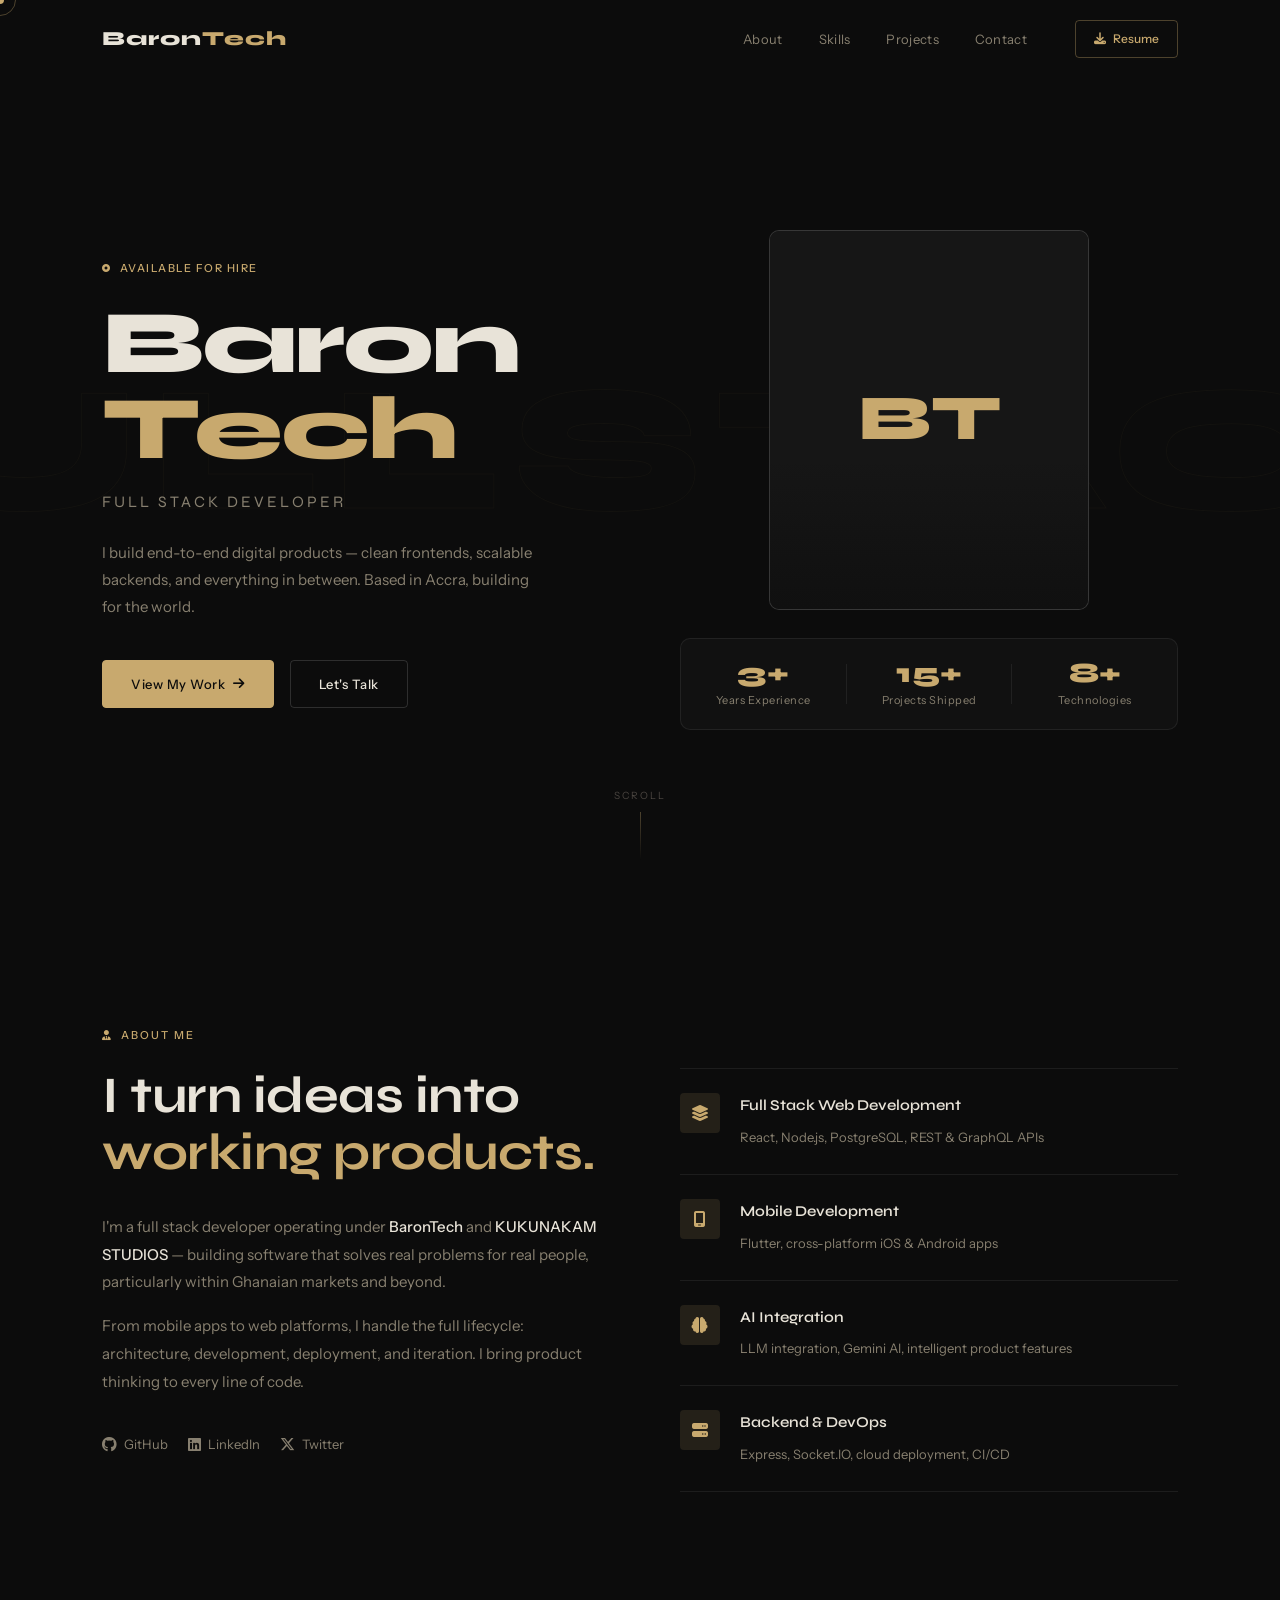
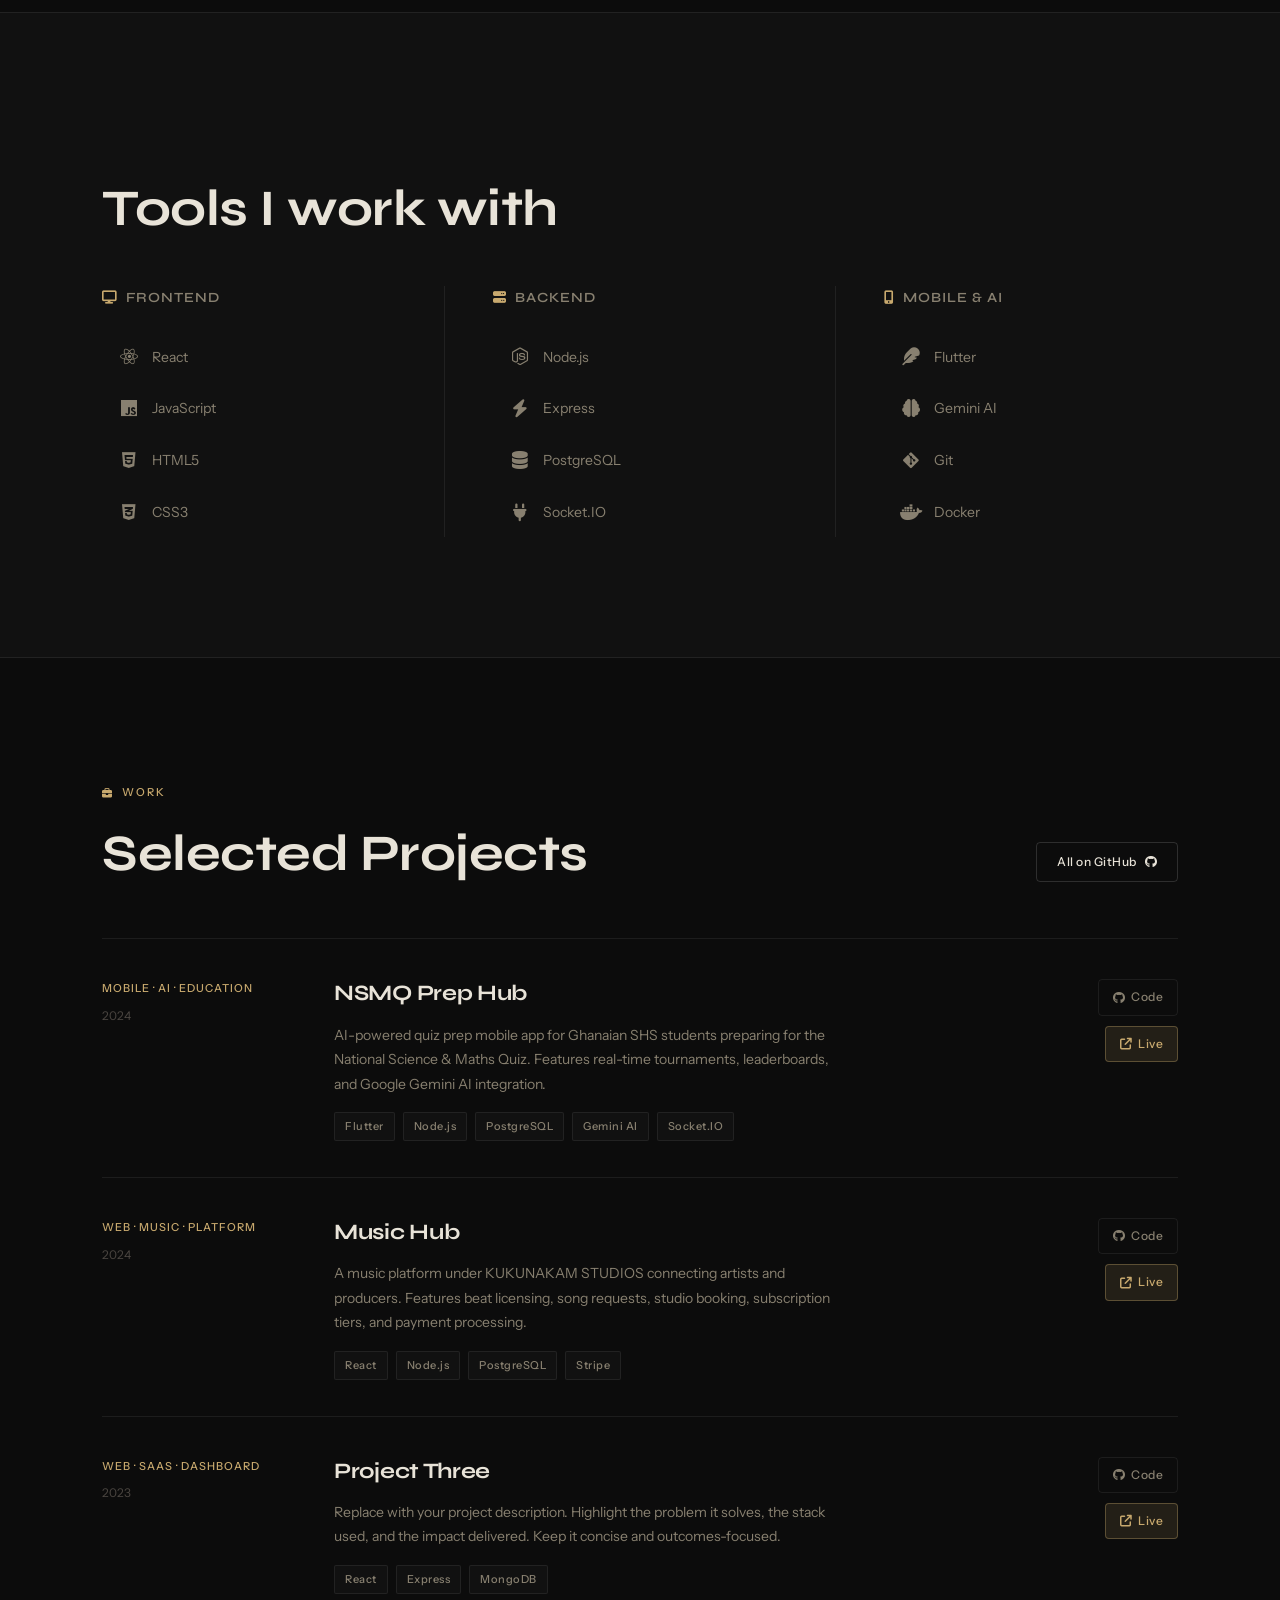
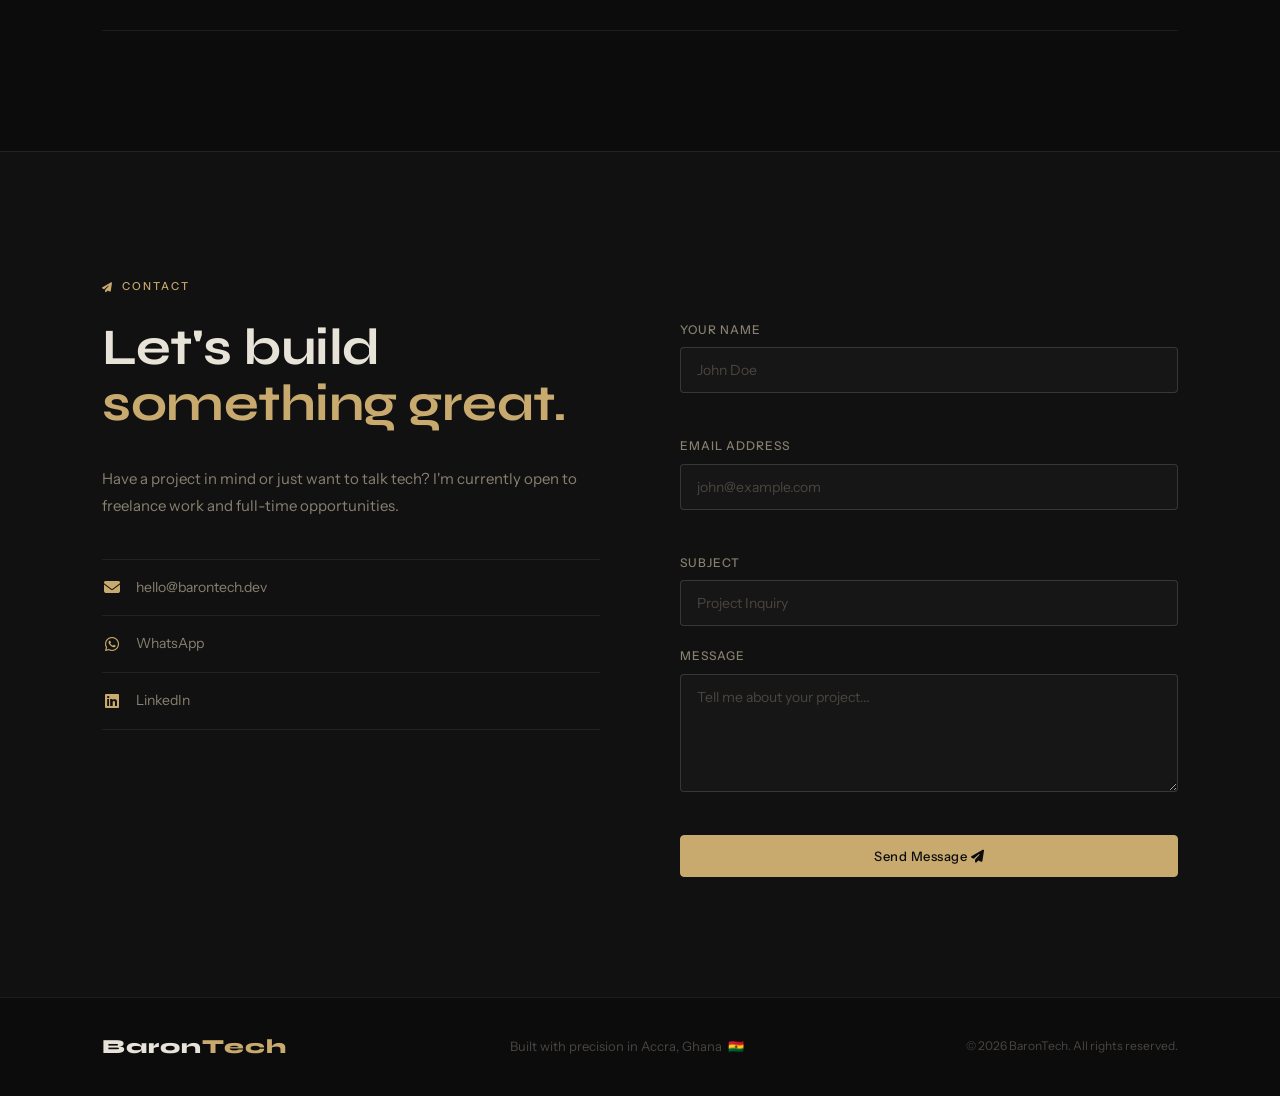
==== baron tech/index.html @ a4ebb93a "Add files via upload" ====
<!DOCTYPE html>
<html lang="en">
<head>
  <meta charset="UTF-8" />
  <meta name="viewport" content="width=device-width, initial-scale=1.0" />
  <meta name="description" content="BaronTech — Full Stack Developer crafting modern web and mobile experiences." />
  <meta property="og:title" content="BaronTech | Full Stack Developer" />
  <meta property="og:description" content="Crafting modern web & mobile experiences." />
  <meta property="og:image" content="assets/images/og-image.jpg" />
  <title>BaronTech | Full Stack Developer</title>

  <!-- Fonts -->
  <link rel="preconnect" href="https://fonts.googleapis.com" />
  <link rel="preconnect" href="https://fonts.gstatic.com" crossorigin />
  <link href="https://fonts.googleapis.com/css2?family=Syne:wght@400;500;600;700;800&family=Instrument+Sans:wght@300;400;500&display=swap" rel="stylesheet" />

  <!-- Icons -->
  <link rel="stylesheet" href="https://cdnjs.cloudflare.com/ajax/libs/font-awesome/6.5.0/css/all.min.css" />

  <!-- Styles -->
  <link rel="stylesheet" href="assets/css/style.css" />
  <link rel="stylesheet" href="assets/css/animations.css" />
  <link rel="stylesheet" href="assets/css/responsive.css" />
</head>
<body>

  <!-- ░░ CURSOR ░░ -->
  <div class="cursor" id="cursor"></div>
  <div class="cursor-follower" id="cursorFollower"></div>

  <!-- ░░ NAV ░░ -->
  <header class="nav" id="nav">
    <div class="nav__inner">
      <a href="#home" class="nav__logo">Baron<span>Tech</span></a>
      <nav class="nav__links">
        <a href="#about">About</a>
        <a href="#skills">Skills</a>
        <a href="#projects">Projects</a>
        <a href="#contact">Contact</a>
      </nav>
      <a href="assets/docs/josh-cv.pdf" download class="nav__cta">
        <i class="fa-solid fa-download"></i> Resume
      </a>
      <button class="nav__burger" id="burger" aria-label="Toggle menu">
        <span></span><span></span><span></span>
      </button>
    </div>
    <!-- mobile menu -->
    <div class="nav__mobile" id="mobileMenu">
      <a href="#about" class="nav__mobile-link">About</a>
      <a href="#skills" class="nav__mobile-link">Skills</a>
      <a href="#projects" class="nav__mobile-link">Projects</a>
      <a href="#contact" class="nav__mobile-link">Contact</a>
      <a href="assets/docs/josh-cv.pdf" download class="nav__mobile-link nav__mobile-cta">Download Resume</a>
    </div>
  </header>

  <main>

    <!-- ░░ HERO ░░ -->
    <section class="hero" id="home">
      <div class="hero__bg-text" aria-hidden="true">FULLSTACK</div>
      <div class="hero__container">
        <div class="hero__content reveal">
          <span class="hero__tag"><i class="fa-solid fa-circle-dot"></i> Available for hire</span>
          <h1 class="hero__name">
            Baron<br /><em>Tech</em>
          </h1>
          <p class="hero__role">Full Stack Developer</p>
          <p class="hero__desc">
            I build end-to-end digital products — clean frontends, scalable backends, and everything in between. Based in Accra, building for the world.
          </p>
          <div class="hero__actions">
            <a href="#projects" class="btn btn--primary">View My Work <i class="fa-solid fa-arrow-right"></i></a>
            <a href="#contact" class="btn btn--ghost">Let's Talk</a>
          </div>
        </div>
        <div class="hero__visual reveal reveal--delay">
          <div class="hero__image-wrap">
            <img src="assets/images/profile.jpg" alt="Josh Baron" class="hero__photo" onerror="this.style.display='none'; this.nextElementSibling.style.display='flex'" />
            <div class="hero__photo-placeholder">BT</div>
          </div>
          <div class="hero__stats">
            <div class="hero__stat">
              <strong>3+</strong>
              <span>Years Experience</span>
            </div>
            <div class="hero__stat-divider"></div>
            <div class="hero__stat">
              <strong>15+</strong>
              <span>Projects Shipped</span>
            </div>
            <div class="hero__stat-divider"></div>
            <div class="hero__stat">
              <strong>8+</strong>
              <span>Technologies</span>
            </div>
          </div>
        </div>
      </div>
      <div class="hero__scroll-hint">
        <span>Scroll</span>
        <div class="hero__scroll-line"></div>
      </div>
    </section>

    <!-- ░░ ABOUT ░░ -->
    <section class="about section" id="about">
      <div class="container">
        <div class="section__label reveal"><i class="fa-solid fa-user-tie"></i> About Me</div>
        <div class="about__grid">
          <div class="about__text reveal">
            <h2 class="section__heading">I turn ideas into<br /><em>working products.</em></h2>
            <p>
              I'm a full stack developer operating under <strong>BaronTech</strong> and <strong>KUKUNAKAM STUDIOS</strong> — building software that solves real problems for real people, particularly within Ghanaian markets and beyond.
            </p>
            <p>
              From mobile apps to web platforms, I handle the full lifecycle: architecture, development, deployment, and iteration. I bring product thinking to every line of code.
            </p>
            <div class="about__links">
              <a href="https://github.com" target="_blank" rel="noopener" class="about__social">
                <i class="fa-brands fa-github"></i> GitHub
              </a>
              <a href="https://linkedin.com" target="_blank" rel="noopener" class="about__social">
                <i class="fa-brands fa-linkedin"></i> LinkedIn
              </a>
              <a href="https://twitter.com" target="_blank" rel="noopener" class="about__social">
                <i class="fa-brands fa-x-twitter"></i> Twitter
              </a>
            </div>
          </div>
          <div class="about__services reveal reveal--delay">
            <div class="service-row">
              <div class="service-row__icon"><i class="fa-solid fa-layer-group"></i></div>
              <div class="service-row__text">
                <strong>Full Stack Web Development</strong>
                <span>React, Node.js, PostgreSQL, REST & GraphQL APIs</span>
              </div>
            </div>
            <div class="service-row">
              <div class="service-row__icon"><i class="fa-solid fa-mobile-screen"></i></div>
              <div class="service-row__text">
                <strong>Mobile Development</strong>
                <span>Flutter, cross-platform iOS & Android apps</span>
              </div>
            </div>
            <div class="service-row">
              <div class="service-row__icon"><i class="fa-solid fa-brain"></i></div>
              <div class="service-row__text">
                <strong>AI Integration</strong>
                <span>LLM integration, Gemini AI, intelligent product features</span>
              </div>
            </div>
            <div class="service-row">
              <div class="service-row__icon"><i class="fa-solid fa-server"></i></div>
              <div class="service-row__text">
                <strong>Backend & DevOps</strong>
                <span>Express, Socket.IO, cloud deployment, CI/CD</span>
              </div>
            </div>
          </div>
        </div>
      </div>
    </section>

    <!-- ░░ SKILLS ░░ -->
    <section class="skills section" id="skills">
      <div class="container">
        <div class="section__label reveal"><i class="fa-solid fa-code"></i> Tech Stack</div>
        <h2 class="section__heading reveal">Tools I work with</h2>

        <div class="skills__categories reveal">

          <div class="skills__category">
            <h3><i class="fa-solid fa-display"></i> Frontend</h3>
            <div class="skills__list">
              <div class="skill-item"><i class="fa-brands fa-react"></i><span>React</span></div>
              <div class="skill-item"><i class="fa-brands fa-js"></i><span>JavaScript</span></div>
              <div class="skill-item"><i class="fa-brands fa-html5"></i><span>HTML5</span></div>
              <div class="skill-item"><i class="fa-brands fa-css3-alt"></i><span>CSS3</span></div>
            </div>
          </div>

          <div class="skills__divider"></div>

          <div class="skills__category">
            <h3><i class="fa-solid fa-server"></i> Backend</h3>
            <div class="skills__list">
              <div class="skill-item"><i class="fa-brands fa-node-js"></i><span>Node.js</span></div>
              <div class="skill-item"><i class="fa-solid fa-bolt"></i><span>Express</span></div>
              <div class="skill-item"><i class="fa-solid fa-database"></i><span>PostgreSQL</span></div>
              <div class="skill-item"><i class="fa-solid fa-plug"></i><span>Socket.IO</span></div>
            </div>
          </div>

          <div class="skills__divider"></div>

          <div class="skills__category">
            <h3><i class="fa-solid fa-mobile-screen-button"></i> Mobile & AI</h3>
            <div class="skills__list">
              <div class="skill-item"><i class="fa-solid fa-feather"></i><span>Flutter</span></div>
              <div class="skill-item"><i class="fa-solid fa-brain"></i><span>Gemini AI</span></div>
              <div class="skill-item"><i class="fa-brands fa-git-alt"></i><span>Git</span></div>
              <div class="skill-item"><i class="fa-brands fa-docker"></i><span>Docker</span></div>
            </div>
          </div>

        </div>
      </div>
    </section>

    <!-- ░░ PROJECTS ░░ -->
    <section class="projects section" id="projects">
      <div class="container">
        <div class="section__label reveal"><i class="fa-solid fa-briefcase"></i> Work</div>
        <div class="projects__header reveal">
          <h2 class="section__heading">Selected Projects</h2>
          <a href="https://github.com" target="_blank" rel="noopener" class="btn btn--ghost btn--sm">
            All on GitHub <i class="fa-brands fa-github"></i>
          </a>
        </div>

        <div class="projects__list">

          <article class="project-item reveal">
            <div class="project-item__meta">
              <span class="project-item__tag">Mobile · AI · Education</span>
              <span class="project-item__year">2024</span>
            </div>
            <div class="project-item__body">
              <h3>NSMQ Prep Hub</h3>
              <p>AI-powered quiz prep mobile app for Ghanaian SHS students preparing for the National Science & Maths Quiz. Features real-time tournaments, leaderboards, and Google Gemini AI integration.</p>
              <div class="project-item__stack">
                <span>Flutter</span><span>Node.js</span><span>PostgreSQL</span><span>Gemini AI</span><span>Socket.IO</span>
              </div>
            </div>
            <div class="project-item__actions">
              <a href="#" class="project-item__link"><i class="fa-brands fa-github"></i> Code</a>
              <a href="#" class="project-item__link project-item__link--primary"><i class="fa-solid fa-arrow-up-right-from-square"></i> Live</a>
            </div>
          </article>

          <article class="project-item reveal">
            <div class="project-item__meta">
              <span class="project-item__tag">Web · Music · Platform</span>
              <span class="project-item__year">2024</span>
            </div>
            <div class="project-item__body">
              <h3>Music Hub</h3>
              <p>A music platform under KUKUNAKAM STUDIOS connecting artists and producers. Features beat licensing, song requests, studio booking, subscription tiers, and payment processing.</p>
              <div class="project-item__stack">
                <span>React</span><span>Node.js</span><span>PostgreSQL</span><span>Stripe</span>
              </div>
            </div>
            <div class="project-item__actions">
              <a href="#" class="project-item__link"><i class="fa-brands fa-github"></i> Code</a>
              <a href="#" class="project-item__link project-item__link--primary"><i class="fa-solid fa-arrow-up-right-from-square"></i> Live</a>
            </div>
          </article>

          <article class="project-item reveal">
            <div class="project-item__meta">
              <span class="project-item__tag">Web · SaaS · Dashboard</span>
              <span class="project-item__year">2023</span>
            </div>
            <div class="project-item__body">
              <h3>Project Three</h3>
              <p>Replace with your project description. Highlight the problem it solves, the stack used, and the impact delivered. Keep it concise and outcomes-focused.</p>
              <div class="project-item__stack">
                <span>React</span><span>Express</span><span>MongoDB</span>
              </div>
            </div>
            <div class="project-item__actions">
              <a href="#" class="project-item__link"><i class="fa-brands fa-github"></i> Code</a>
              <a href="#" class="project-item__link project-item__link--primary"><i class="fa-solid fa-arrow-up-right-from-square"></i> Live</a>
            </div>
          </article>

        </div>
      </div>
    </section>

    <!-- ░░ CONTACT ░░ -->
    <section class="contact section" id="contact">
      <div class="container">
        <div class="section__label reveal"><i class="fa-solid fa-paper-plane"></i> Contact</div>
        <div class="contact__grid">
          <div class="contact__left reveal">
            <h2 class="section__heading">Let's build<br /><em>something great.</em></h2>
            <p>Have a project in mind or just want to talk tech? I'm currently open to freelance work and full-time opportunities.</p>
            <div class="contact__details">
              <a href="mailto:hello@barontech.dev" class="contact__detail">
                <i class="fa-solid fa-envelope"></i>
                <span>hello@barontech.dev</span>
              </a>
              <a href="https://wa.me/233000000000" target="_blank" rel="noopener" class="contact__detail">
                <i class="fa-brands fa-whatsapp"></i>
                <span>WhatsApp</span>
              </a>
              <a href="https://linkedin.com" target="_blank" rel="noopener" class="contact__detail">
                <i class="fa-brands fa-linkedin"></i>
                <span>LinkedIn</span>
              </a>
            </div>
          </div>
          <div class="contact__right reveal reveal--delay">
            <form class="contact__form" id="contactForm" novalidate>
              <div class="form-group">
                <label for="name">Your Name</label>
                <input type="text" id="name" name="name" placeholder="John Doe" required />
                <span class="form-error" id="nameError"></span>
              </div>
              <div class="form-group">
                <label for="email">Email Address</label>
                <input type="email" id="email" name="email" placeholder="john@example.com" required />
                <span class="form-error" id="emailError"></span>
              </div>
              <div class="form-group">
                <label for="subject">Subject</label>
                <input type="text" id="subject" name="subject" placeholder="Project Inquiry" />
              </div>
              <div class="form-group">
                <label for="message">Message</label>
                <textarea id="message" name="message" rows="5" placeholder="Tell me about your project..." required></textarea>
                <span class="form-error" id="messageError"></span>
              </div>
              <button type="submit" class="btn btn--primary btn--full" id="submitBtn">
                <span id="btnText">Send Message <i class="fa-solid fa-paper-plane"></i></span>
                <span id="btnLoading" style="display:none"><i class="fa-solid fa-spinner fa-spin"></i> Sending...</span>
              </button>
              <div class="form-success" id="formSuccess">
                <i class="fa-solid fa-circle-check"></i> Message sent! I'll get back to you soon.
              </div>
            </form>
          </div>
        </div>
      </div>
    </section>

  </main>

  <!-- ░░ FOOTER ░░ -->
  <footer class="footer">
    <div class="container">
      <div class="footer__inner">
        <span class="nav__logo">Baron<span>Tech</span></span>
        <p>Built with precision in Accra, Ghana &nbsp;🇬🇭</p>
        <span class="footer__copy">&copy; <span id="year"></span> BaronTech. All rights reserved.</span>
      </div>
    </div>
  </footer>

  <!-- Scripts -->
  <script src="assets/js/animations.js"></script>
  <script src="assets/js/contact.js"></script>
  <script src="assets/js/main.js"></script>
</body>
</html>
---- baron tech/assets/css/style.css ----
/* =============================================
   BARONTECH — style.css
   Dark premium aesthetic · Syne + Instrument Sans
   ============================================= */

/* ── RESET & BASE ── */
*, *::before, *::after { box-sizing: border-box; margin: 0; padding: 0; }

:root {
  --bg:          #0c0c0c;
  --bg-2:        #111111;
  --bg-3:        #161616;
  --line:        rgba(255,255,255,0.07);
  --line-bright: rgba(255,255,255,0.14);
  --gold:        #C8A96E;
  --gold-dim:    rgba(200,169,110,0.12);
  --gold-mid:    rgba(200,169,110,0.35);
  --text:        #E8E3D8;
  --text-muted:  #888070;
  --text-faint:  #4a4540;
  --font-display: 'Syne', sans-serif;
  --font-body:    'Instrument Sans', sans-serif;
  --max-w:       1140px;
  --radius:      4px;
  --radius-lg:   10px;
  --transition:  0.3s cubic-bezier(0.4, 0, 0.2, 1);
}

html { scroll-behavior: smooth; font-size: 16px; }

body {
  background: var(--bg);
  color: var(--text);
  font-family: var(--font-body);
  font-weight: 400;
  line-height: 1.7;
  overflow-x: hidden;
  cursor: none;
}

a { text-decoration: none; color: inherit; }
img { max-width: 100%; display: block; }
button { cursor: none; font-family: var(--font-body); }

/* ── CUSTOM CURSOR ── */
.cursor {
  width: 8px; height: 8px;
  background: var(--gold);
  border-radius: 50%;
  position: fixed;
  top: 0; left: 0;
  pointer-events: none;
  z-index: 9999;
  transform: translate(-50%, -50%);
  transition: transform 0.1s, background 0.3s;
}
.cursor-follower {
  width: 32px; height: 32px;
  border: 1px solid var(--gold-mid);
  border-radius: 50%;
  position: fixed;
  top: 0; left: 0;
  pointer-events: none;
  z-index: 9998;
  transform: translate(-50%, -50%);
  transition: all 0.18s ease;
}
body:hover .cursor { transform: translate(-50%,-50%) scale(1); }
a:hover ~ .cursor, button:hover ~ .cursor { transform: translate(-50%,-50%) scale(2.5); }

/* ── LAYOUT ── */
.container { max-width: var(--max-w); margin: 0 auto; padding: 0 32px; }
.section { padding: 120px 0; }

/* ── SECTION LABELS & HEADINGS ── */
.section__label {
  display: inline-flex;
  align-items: center;
  gap: 8px;
  font-family: var(--font-body);
  font-size: 11px;
  font-weight: 500;
  letter-spacing: 2px;
  text-transform: uppercase;
  color: var(--gold);
  margin-bottom: 24px;
}
.section__label i { font-size: 10px; }

.section__heading {
  font-family: var(--font-display);
  font-size: clamp(36px, 4vw, 54px);
  font-weight: 700;
  line-height: 1.1;
  color: var(--text);
  margin-bottom: 32px;
  letter-spacing: -0.5px;
}
.section__heading em {
  font-style: normal;
  color: var(--gold);
}

/* ── BUTTONS ── */
.btn {
  display: inline-flex;
  align-items: center;
  gap: 8px;
  font-family: var(--font-body);
  font-size: 13px;
  font-weight: 500;
  letter-spacing: 0.5px;
  padding: 12px 28px;
  border-radius: var(--radius);
  border: 1px solid transparent;
  transition: var(--transition);
  cursor: none;
}
.btn--primary {
  background: var(--gold);
  color: #0c0c0c;
  border-color: var(--gold);
}
.btn--primary:hover {
  background: #d4b87e;
  transform: translateY(-2px);
  box-shadow: 0 8px 30px rgba(200,169,110,0.25);
}
.btn--ghost {
  background: transparent;
  color: var(--text);
  border-color: var(--line-bright);
}
.btn--ghost:hover {
  border-color: var(--gold-mid);
  color: var(--gold);
  transform: translateY(-2px);
}
.btn--sm { padding: 9px 20px; font-size: 12px; }
.btn--full { width: 100%; justify-content: center; }

/* ── NAV ── */
.nav {
  position: fixed;
  top: 0; left: 0; right: 0;
  z-index: 1000;
  padding: 0;
  transition: background 0.4s, border-color 0.4s;
}
.nav.scrolled {
  background: rgba(12,12,12,0.92);
  backdrop-filter: blur(20px);
  -webkit-backdrop-filter: blur(20px);
  border-bottom: 1px solid var(--line);
}
.nav__inner {
  max-width: var(--max-w);
  margin: 0 auto;
  padding: 20px 32px;
  display: flex;
  align-items: center;
  gap: 48px;
}
.nav__logo {
  font-family: var(--font-display);
  font-size: 20px;
  font-weight: 800;
  letter-spacing: 1px;
  color: var(--text);
}
.nav__logo span { color: var(--gold); }
.nav__links {
  display: flex;
  align-items: center;
  gap: 36px;
  margin-left: auto;
}
.nav__links a {
  font-size: 13px;
  font-weight: 400;
  color: var(--text-muted);
  letter-spacing: 0.3px;
  transition: color var(--transition);
  position: relative;
}
.nav__links a::after {
  content: '';
  position: absolute;
  bottom: -3px; left: 0;
  width: 0; height: 1px;
  background: var(--gold);
  transition: width var(--transition);
}
.nav__links a:hover { color: var(--text); }
.nav__links a:hover::after { width: 100%; }
.nav__cta {
  display: inline-flex;
  align-items: center;
  gap: 7px;
  font-size: 12px;
  font-weight: 500;
  color: var(--gold);
  border: 1px solid var(--gold-mid);
  padding: 8px 18px;
  border-radius: var(--radius);
  transition: var(--transition);
}
.nav__cta:hover {
  background: var(--gold-dim);
  transform: translateY(-1px);
}
.nav__burger {
  display: none;
  flex-direction: column;
  gap: 5px;
  background: none;
  border: none;
  padding: 4px;
  margin-left: auto;
}
.nav__burger span {
  display: block;
  width: 22px; height: 1.5px;
  background: var(--text);
  transition: var(--transition);
}
.nav__mobile {
  display: none;
  flex-direction: column;
  padding: 16px 32px 24px;
  background: rgba(12,12,12,0.97);
  border-top: 1px solid var(--line);
}
.nav__mobile.open { display: flex; }
.nav__mobile-link {
  padding: 12px 0;
  font-size: 15px;
  color: var(--text-muted);
  border-bottom: 1px solid var(--line);
  transition: color var(--transition);
}
.nav__mobile-link:hover { color: var(--gold); }
.nav__mobile-cta { color: var(--gold); border: none; margin-top: 8px; }

/* ── HERO ── */
.hero {
  min-height: 100vh;
  display: flex;
  align-items: center;
  padding: 140px 0 80px;
  position: relative;
  overflow: hidden;
}
.hero__bg-text {
  position: absolute;
  top: 50%;
  left: 50%;
  transform: translate(-50%, -50%);
  font-family: var(--font-display);
  font-size: clamp(80px, 14vw, 220px);
  font-weight: 800;
  color: transparent;
  -webkit-text-stroke: 1px rgba(200,169,110,0.04);
  white-space: nowrap;
  pointer-events: none;
  user-select: none;
  letter-spacing: 12px;
}
.hero__container {
  max-width: var(--max-w);
  margin: 0 auto;
  padding: 0 32px;
  display: grid;
  grid-template-columns: 1fr 1fr;
  gap: 80px;
  align-items: center;
  width: 100%;
  position: relative;
  z-index: 1;
}
.hero__tag {
  display: inline-flex;
  align-items: center;
  gap: 8px;
  font-size: 11px;
  font-weight: 500;
  letter-spacing: 1.5px;
  text-transform: uppercase;
  color: var(--gold);
  margin-bottom: 24px;
}
.hero__tag i { font-size: 8px; animation: pulse 2s infinite; }
@keyframes pulse {
  0%, 100% { opacity: 1; }
  50% { opacity: 0.3; }
}
.hero__name {
  font-family: var(--font-display);
  font-size: clamp(60px, 7vw, 96px);
  font-weight: 800;
  line-height: 0.95;
  letter-spacing: -2px;
  margin-bottom: 16px;
}
.hero__name em {
  font-style: normal;
  color: var(--gold);
  display: block;
}
.hero__role {
  font-family: var(--font-display);
  font-size: 16px;
  font-weight: 400;
  color: var(--text-muted);
  letter-spacing: 3px;
  text-transform: uppercase;
  margin-bottom: 24px;
}
.hero__desc {
  font-size: 15px;
  color: var(--text-muted);
  max-width: 440px;
  margin-bottom: 40px;
  line-height: 1.8;
}
.hero__actions { display: flex; gap: 16px; flex-wrap: wrap; }

.hero__visual {
  display: flex;
  flex-direction: column;
  align-items: center;
  gap: 28px;
}
.hero__image-wrap {
  width: 320px;
  height: 380px;
  border-radius: var(--radius-lg);
  overflow: hidden;
  border: 1px solid var(--line-bright);
  position: relative;
  background: var(--bg-3);
}
.hero__image-wrap::before {
  content: '';
  position: absolute;
  inset: 0;
  background: linear-gradient(180deg, transparent 60%, rgba(12,12,12,0.6) 100%);
  z-index: 1;
}
.hero__photo { width: 100%; height: 100%; object-fit: cover; }
.hero__photo-placeholder {
  display: none;
  width: 100%; height: 100%;
  align-items: center;
  justify-content: center;
  font-family: var(--font-display);
  font-size: 64px;
  font-weight: 800;
  color: var(--gold);
  background: var(--bg-3);
}
.hero__stats {
  display: flex;
  align-items: center;
  gap: 28px;
  padding: 20px 28px;
  background: var(--bg-2);
  border: 1px solid var(--line);
  border-radius: var(--radius-lg);
  width: 100%;
}
.hero__stat { text-align: center; flex: 1; }
.hero__stat strong {
  display: block;
  font-family: var(--font-display);
  font-size: 28px;
  font-weight: 800;
  color: var(--gold);
  line-height: 1;
}
.hero__stat span {
  font-size: 11px;
  color: var(--text-muted);
  letter-spacing: 0.5px;
  margin-top: 4px;
  display: block;
}
.hero__stat-divider {
  width: 1px;
  height: 40px;
  background: var(--line);
}

.hero__scroll-hint {
  position: absolute;
  bottom: 40px;
  left: 50%;
  transform: translateX(-50%);
  display: flex;
  flex-direction: column;
  align-items: center;
  gap: 8px;
  font-size: 10px;
  letter-spacing: 2px;
  text-transform: uppercase;
  color: var(--text-faint);
}
.hero__scroll-line {
  width: 1px;
  height: 50px;
  background: linear-gradient(to bottom, var(--text-faint), transparent);
  animation: scrollLine 2s infinite;
}
@keyframes scrollLine {
  0% { transform: scaleY(0); transform-origin: top; opacity: 1; }
  50% { transform: scaleY(1); transform-origin: top; opacity: 1; }
  100% { transform: scaleY(1); transform-origin: bottom; opacity: 0; }
}

/* ── ABOUT ── */
.about { background: var(--bg); }
.about__grid {
  display: grid;
  grid-template-columns: 1fr 1fr;
  gap: 80px;
  align-items: start;
}
.about__text p {
  font-size: 15px;
  color: var(--text-muted);
  margin-bottom: 16px;
  line-height: 1.85;
}
.about__text strong { color: var(--text); font-weight: 500; }
.about__links {
  display: flex;
  gap: 20px;
  margin-top: 32px;
  flex-wrap: wrap;
}
.about__social {
  display: inline-flex;
  align-items: center;
  gap: 7px;
  font-size: 13px;
  color: var(--text-muted);
  transition: color var(--transition);
  padding: 6px 0;
}
.about__social:hover { color: var(--gold); }
.about__social i { font-size: 15px; }

.service-row {
  display: flex;
  align-items: flex-start;
  gap: 20px;
  padding: 24px 0;
  border-bottom: 1px solid var(--line);
}
.service-row:first-child { border-top: 1px solid var(--line); }
.service-row__icon {
  width: 40px;
  height: 40px;
  background: var(--gold-dim);
  border-radius: var(--radius);
  display: flex;
  align-items: center;
  justify-content: center;
  color: var(--gold);
  font-size: 16px;
  flex-shrink: 0;
}
.service-row__text strong {
  display: block;
  font-family: var(--font-display);
  font-size: 15px;
  font-weight: 600;
  color: var(--text);
  margin-bottom: 4px;
}
.service-row__text span {
  font-size: 13px;
  color: var(--text-muted);
  line-height: 1.6;
}

/* ── SKILLS ── */
.skills { background: var(--bg-2); border-top: 1px solid var(--line); border-bottom: 1px solid var(--line); }
.skills__categories {
  display: grid;
  grid-template-columns: 1fr auto 1fr auto 1fr;
  gap: 0;
  margin-top: 48px;
}
.skills__category h3 {
  font-family: var(--font-display);
  font-size: 14px;
  font-weight: 600;
  color: var(--text-muted);
  letter-spacing: 1px;
  text-transform: uppercase;
  margin-bottom: 24px;
  display: flex;
  align-items: center;
  gap: 8px;
}
.skills__category h3 i { color: var(--gold); font-size: 13px; }
.skills__list {
  display: flex;
  flex-direction: column;
  gap: 4px;
}
.skill-item {
  display: flex;
  align-items: center;
  gap: 12px;
  padding: 12px 16px;
  border-radius: var(--radius);
  transition: background var(--transition), color var(--transition);
  color: var(--text-muted);
  font-size: 14px;
}
.skill-item:hover {
  background: var(--gold-dim);
  color: var(--gold);
}
.skill-item i {
  font-size: 18px;
  width: 22px;
  text-align: center;
}
.skills__divider {
  width: 1px;
  background: var(--line);
  margin: 0 48px;
}

/* ── PROJECTS ── */
.projects { background: var(--bg); }
.projects__header {
  display: flex;
  align-items: flex-end;
  justify-content: space-between;
  margin-bottom: 56px;
  gap: 24px;
}
.projects__header .section__heading { margin-bottom: 0; }

.projects__list {
  display: flex;
  flex-direction: column;
  gap: 0;
}
.project-item {
  display: grid;
  grid-template-columns: 200px 1fr auto;
  gap: 32px;
  align-items: start;
  padding: 36px 0;
  border-bottom: 1px solid var(--line);
  transition: background var(--transition);
  position: relative;
}
.project-item:first-child { border-top: 1px solid var(--line); }
.project-item::before {
  content: '';
  position: absolute;
  left: -32px; right: -32px; top: 0; bottom: 0;
  background: var(--bg-3);
  opacity: 0;
  transition: opacity var(--transition);
  pointer-events: none;
  border-radius: var(--radius);
}
.project-item:hover::before { opacity: 1; }

.project-item__meta {
  display: flex;
  flex-direction: column;
  gap: 8px;
  padding-top: 4px;
  position: relative;
  z-index: 1;
}
.project-item__tag {
  font-size: 11px;
  letter-spacing: 1px;
  text-transform: uppercase;
  color: var(--gold);
  font-weight: 500;
}
.project-item__year {
  font-size: 12px;
  color: var(--text-faint);
}

.project-item__body { position: relative; z-index: 1; }
.project-item__body h3 {
  font-family: var(--font-display);
  font-size: 22px;
  font-weight: 700;
  color: var(--text);
  margin-bottom: 10px;
  letter-spacing: -0.3px;
  transition: color var(--transition);
}
.project-item:hover .project-item__body h3 { color: var(--gold); }
.project-item__body p {
  font-size: 14px;
  color: var(--text-muted);
  line-height: 1.75;
  margin-bottom: 16px;
  max-width: 520px;
}
.project-item__stack {
  display: flex;
  flex-wrap: wrap;
  gap: 8px;
}
.project-item__stack span {
  font-size: 11px;
  font-weight: 500;
  letter-spacing: 0.5px;
  color: var(--text-muted);
  padding: 4px 10px;
  border: 1px solid var(--line);
  border-radius: 2px;
  background: var(--bg-2);
}

.project-item__actions {
  display: flex;
  flex-direction: column;
  gap: 10px;
  align-items: flex-end;
  padding-top: 4px;
  position: relative;
  z-index: 1;
}
.project-item__link {
  display: inline-flex;
  align-items: center;
  gap: 6px;
  font-size: 12px;
  font-weight: 500;
  color: var(--text-muted);
  letter-spacing: 0.5px;
  padding: 7px 14px;
  border: 1px solid var(--line);
  border-radius: var(--radius);
  white-space: nowrap;
  transition: var(--transition);
}
.project-item__link:hover { color: var(--text); border-color: var(--line-bright); }
.project-item__link--primary {
  background: var(--gold-dim);
  color: var(--gold);
  border-color: var(--gold-mid);
}
.project-item__link--primary:hover {
  background: var(--gold);
  color: #0c0c0c;
}

/* ── CONTACT ── */
.contact { background: var(--bg-2); border-top: 1px solid var(--line); }
.contact__grid {
  display: grid;
  grid-template-columns: 1fr 1fr;
  gap: 80px;
  align-items: start;
}
.contact__left p {
  font-size: 15px;
  color: var(--text-muted);
  line-height: 1.8;
  margin-bottom: 40px;
}
.contact__details {
  display: flex;
  flex-direction: column;
  gap: 0;
}
.contact__detail {
  display: flex;
  align-items: center;
  gap: 14px;
  padding: 16px 0;
  border-bottom: 1px solid var(--line);
  font-size: 14px;
  color: var(--text-muted);
  transition: color var(--transition);
}
.contact__detail:first-child { border-top: 1px solid var(--line); }
.contact__detail:hover { color: var(--gold); }
.contact__detail i {
  width: 20px;
  font-size: 16px;
  color: var(--gold);
  text-align: center;
}

/* ── FORM ── */
.contact__form { display: flex; flex-direction: column; gap: 20px; }
.form-group { display: flex; flex-direction: column; gap: 7px; }
.form-group label {
  font-size: 12px;
  font-weight: 500;
  letter-spacing: 1px;
  text-transform: uppercase;
  color: var(--text-muted);
}
.form-group input,
.form-group textarea {
  background: var(--bg-3);
  border: 1px solid var(--line-bright);
  border-radius: var(--radius);
  color: var(--text);
  font-family: var(--font-body);
  font-size: 14px;
  padding: 13px 16px;
  width: 100%;
  transition: border-color var(--transition), box-shadow var(--transition);
  outline: none;
  resize: vertical;
}
.form-group input::placeholder,
.form-group textarea::placeholder { color: var(--text-faint); }
.form-group input:focus,
.form-group textarea:focus {
  border-color: var(--gold-mid);
  box-shadow: 0 0 0 3px rgba(200,169,110,0.07);
}
.form-group input.error,
.form-group textarea.error { border-color: #c0392b; }
.form-error {
  font-size: 12px;
  color: #e55;
  min-height: 16px;
}
.form-success {
  display: none;
  font-size: 13px;
  color: #5cb85c;
  padding: 12px 16px;
  background: rgba(92,184,92,0.08);
  border: 1px solid rgba(92,184,92,0.2);
  border-radius: var(--radius);
  align-items: center;
  gap: 8px;
}
.form-success.show { display: flex; }

/* ── FOOTER ── */
.footer {
  padding: 32px 0;
  border-top: 1px solid var(--line);
  background: var(--bg);
}
.footer__inner {
  display: flex;
  align-items: center;
  justify-content: space-between;
  gap: 16px;
  flex-wrap: wrap;
}
.footer__inner p {
  font-size: 13px;
  color: var(--text-faint);
}
.footer__copy {
  font-size: 12px;
  color: var(--text-faint);
}
---- baron tech/assets/css/animations.css ----
/* =============================================
   BARONTECH — animations.css
   Scroll reveal · Entrance transitions
   ============================================= */

/* ── REVEAL BASE ── */
.reveal {
  opacity: 0;
  transform: translateY(36px);
  transition: opacity 0.75s cubic-bezier(0.4, 0, 0.2, 1),
              transform 0.75s cubic-bezier(0.4, 0, 0.2, 1);
}

.reveal--delay {
  transition-delay: 0.18s;
}

.reveal--delay-2 {
  transition-delay: 0.32s;
}

.reveal.in-view {
  opacity: 1;
  transform: translateY(0);
}

/* ── HERO ENTRANCE (fires on load, not scroll) ── */
.hero__content {
  animation: heroSlideUp 0.9s cubic-bezier(0.4, 0, 0.2, 1) forwards;
  opacity: 0;
}

.hero__visual {
  animation: heroSlideUp 0.9s cubic-bezier(0.4, 0, 0.2, 1) 0.2s forwards;
  opacity: 0;
}

@keyframes heroSlideUp {
  from {
    opacity: 0;
    transform: translateY(40px);
  }
  to {
    opacity: 1;
    transform: translateY(0);
  }
}

/* ── SCROLL LINE ANIMATION ── */
.hero__scroll-hint {
  position: absolute;
  bottom: 40px;
  left: 50%;
  transform: translateX(-50%);
  display: flex;
  flex-direction: column;
  align-items: center;
  gap: 8px;
  animation: fadeInUp 1.2s 1s forwards;
  opacity: 0;
}

.hero__scroll-hint span {
  font-size: 10px;
  letter-spacing: 2px;
  text-transform: uppercase;
  color: var(--text-faint);
}

.hero__scroll-line {
  width: 1px;
  height: 48px;
  background: linear-gradient(to bottom, var(--gold-mid), transparent);
  animation: scrollPulse 2s ease-in-out infinite;
}

@keyframes scrollPulse {
  0%, 100% { opacity: 1; transform: scaleY(1); transform-origin: top; }
  50%       { opacity: 0.4; transform: scaleY(0.6); transform-origin: top; }
}

@keyframes fadeInUp {
  from { opacity: 0; transform: translateX(-50%) translateY(12px); }
  to   { opacity: 1; transform: translateX(-50%) translateY(0); }
}

/* ── SKILL ITEM STAGGER ── */
.skill-item {
  opacity: 0;
  transform: translateX(-10px);
  transition: opacity 0.5s ease, transform 0.5s ease,
              background var(--transition), color var(--transition);
}

.skill-item.in-view {
  opacity: 1;
  transform: translateX(0);
}

/* ── PROJECT ITEM SLIDE ── */
.project-item {
  opacity: 0;
  transform: translateY(20px);
  transition: opacity 0.6s ease, transform 0.6s ease, background var(--transition);
}

.project-item.in-view {
  opacity: 1;
  transform: translateY(0);
}

/* ── NAV ACTIVE LINK ── */
.nav__links a.active {
  color: var(--text);
}
.nav__links a.active::after {
  width: 100%;
}

/* ── PAGE LOAD FADE ── */
@keyframes pageFadeIn {
  from { opacity: 0; }
  to   { opacity: 1; }
}

body {
  animation: pageFadeIn 0.4s ease forwards;
}
---- baron tech/assets/css/responsive.css ----
/* =============================================
   BARONTECH — responsive.css
   Mobile-first breakpoints
   ============================================= */

/* ── TABLET: ≤ 1024px ── */
@media (max-width: 1024px) {
  .hero__container {
    grid-template-columns: 1fr;
    gap: 60px;
    text-align: center;
  }

  .hero__desc { margin-left: auto; margin-right: auto; }
  .hero__actions { justify-content: center; }
  .hero__visual { align-items: center; }

  .hero__stats {
    justify-content: center;
  }

  .about__grid {
    grid-template-columns: 1fr;
    gap: 48px;
  }

  .contact__grid {
    grid-template-columns: 1fr;
    gap: 56px;
  }

  .skills__categories {
    grid-template-columns: 1fr;
  }

  .skills__divider {
    width: 100%;
    height: 1px;
    margin: 24px 0;
  }

  .project-item {
    grid-template-columns: 1fr;
    gap: 16px;
  }

  .project-item__actions {
    flex-direction: row;
    align-items: flex-start;
  }

  .projects__header {
    flex-direction: column;
    align-items: flex-start;
  }

  .nav__links { display: none; }
  .nav__cta   { display: none; }
  .nav__burger { display: flex; }
}

/* ── MOBILE: ≤ 640px ── */
@media (max-width: 640px) {
  :root { font-size: 15px; }

  .container { padding: 0 20px; }
  .section    { padding: 80px 0; }

  /* Cursor off on touch */
  .cursor,
  .cursor-follower { display: none; }
  body, button { cursor: auto; }

  /* Hero */
  .hero { padding: 120px 0 60px; }
  .hero__container { padding: 0 20px; gap: 40px; }

  .hero__image-wrap {
    width: 240px;
    height: 290px;
  }

  .hero__stats {
    flex-direction: row;
    flex-wrap: wrap;
    justify-content: center;
    gap: 16px;
  }

  .hero__stat-divider { display: none; }

  /* Nav */
  .nav__inner { padding: 16px 20px; }
  .nav__mobile { padding: 12px 20px 20px; }

  /* About */
  .about__links { flex-direction: column; gap: 12px; }

  /* Skills */
  .skills__categories { gap: 0; }
  .skills__category { padding: 0 0 24px; }

  /* Projects */
  .project-item { padding: 28px 0; }
  .project-item__meta { flex-direction: row; align-items: center; gap: 12px; }

  /* Contact */
  .contact__grid { gap: 40px; }

  /* Footer */
  .footer__inner {
    flex-direction: column;
    text-align: center;
    gap: 8px;
  }

  /* Buttons */
  .hero__actions { flex-direction: column; align-items: center; }
  .btn { width: 100%; justify-content: center; }

  /* Section headings */
  .section__heading { font-size: clamp(28px, 8vw, 40px); }
}

/* ── VERY SMALL: ≤ 380px ── */
@media (max-width: 380px) {
  .hero__name { font-size: 52px; }
  .hero__image-wrap { width: 200px; height: 240px; }
}
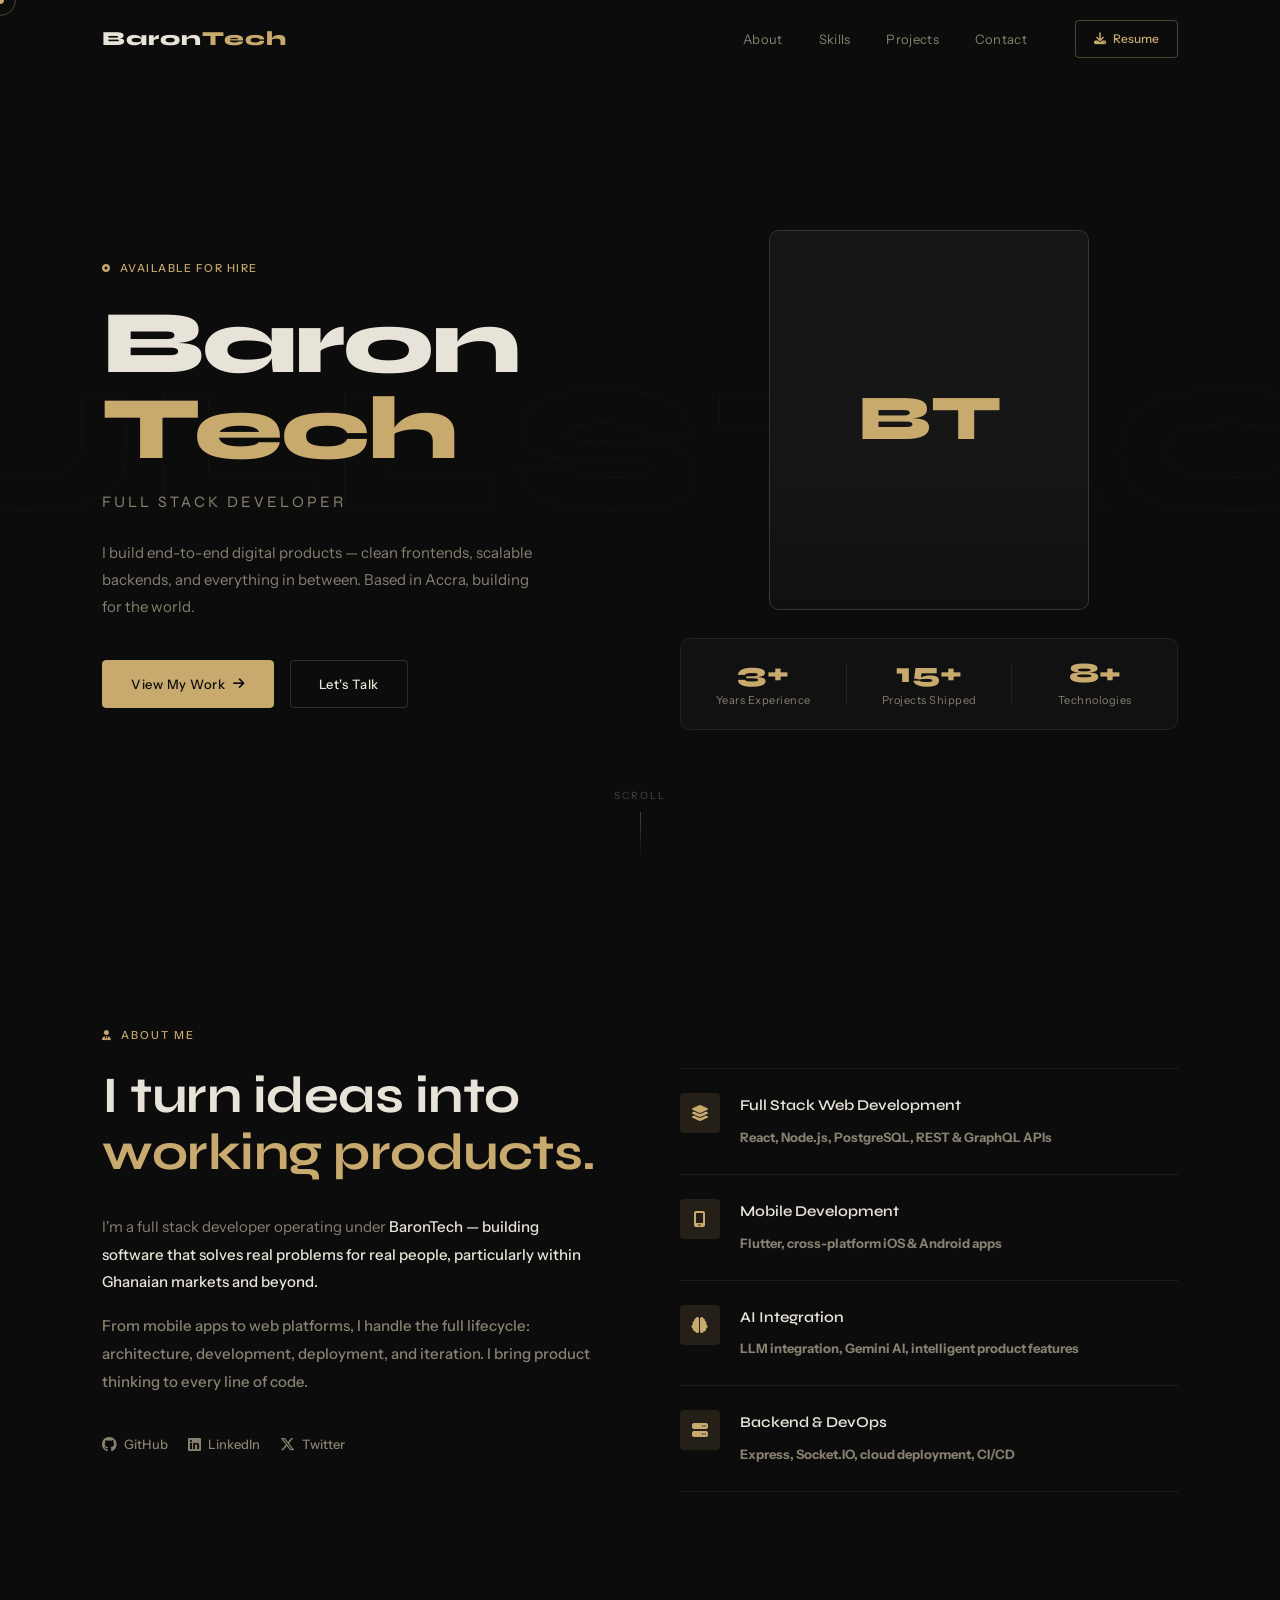
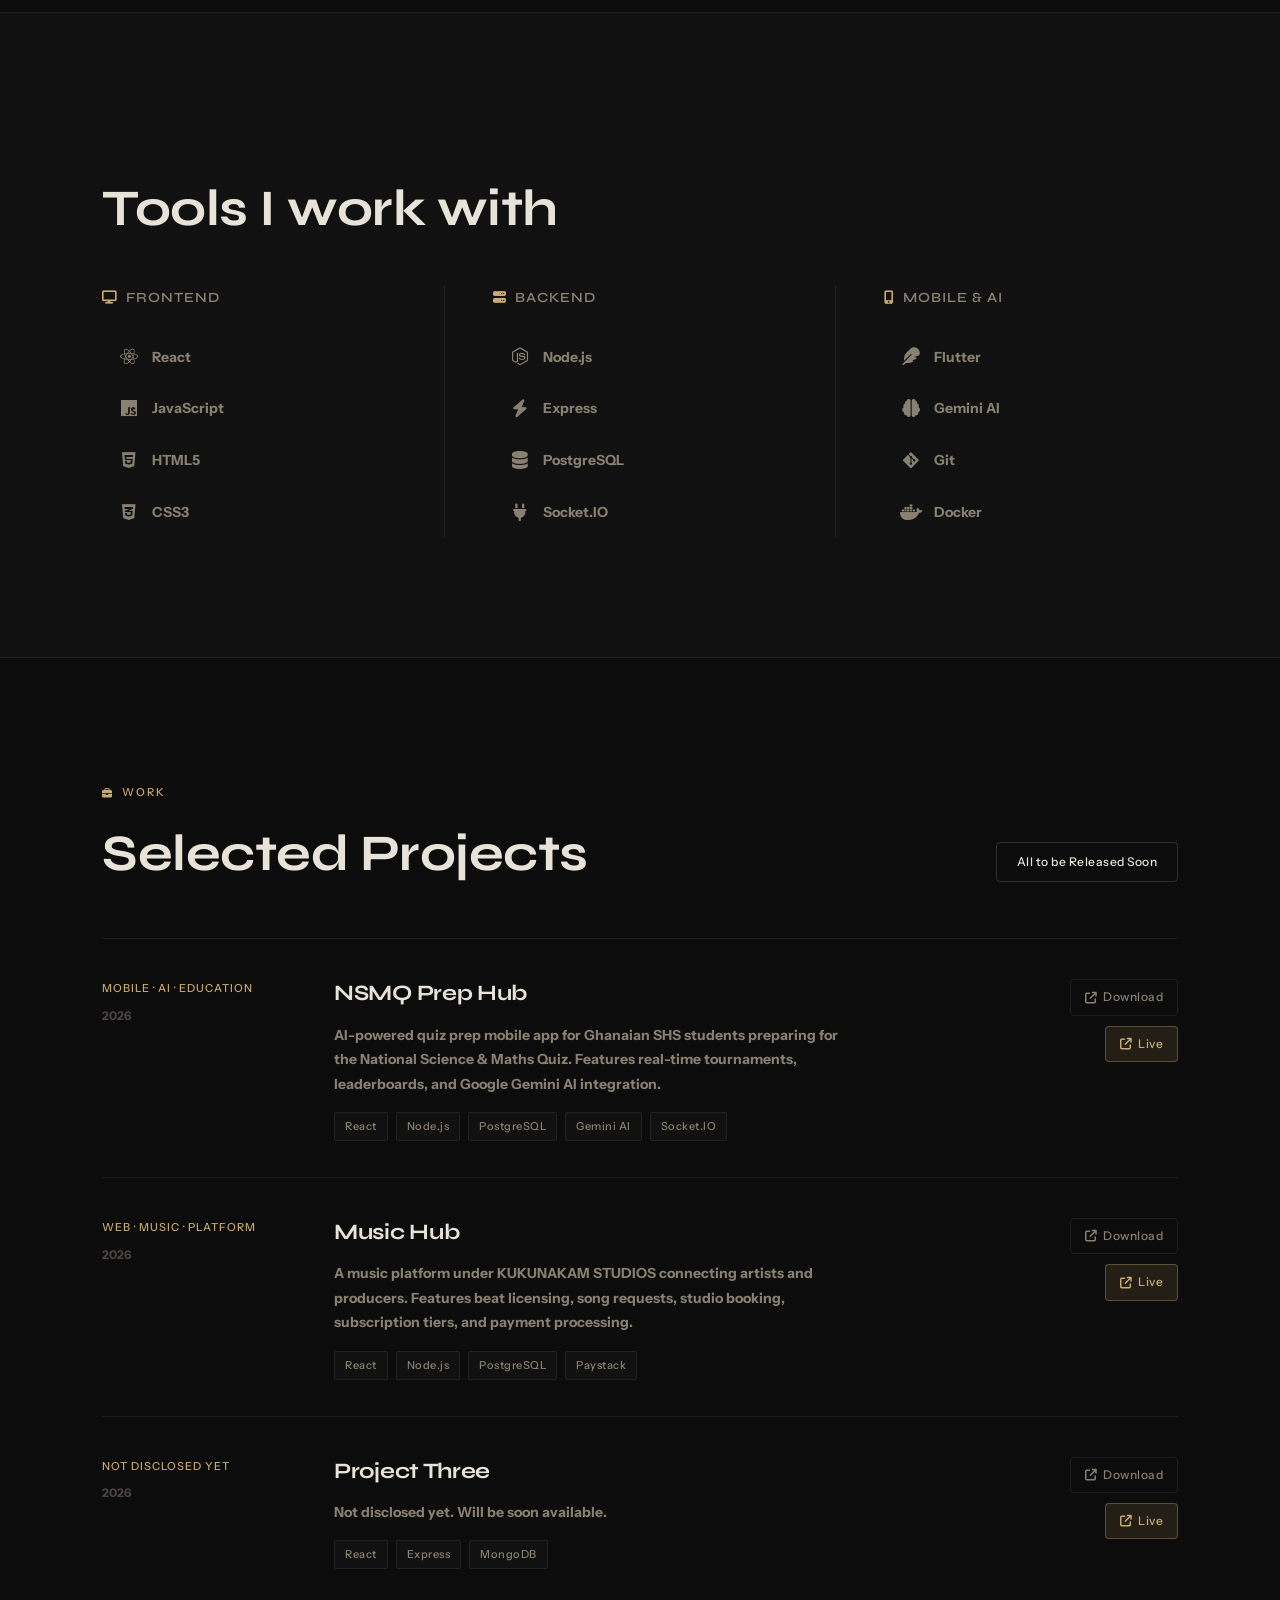
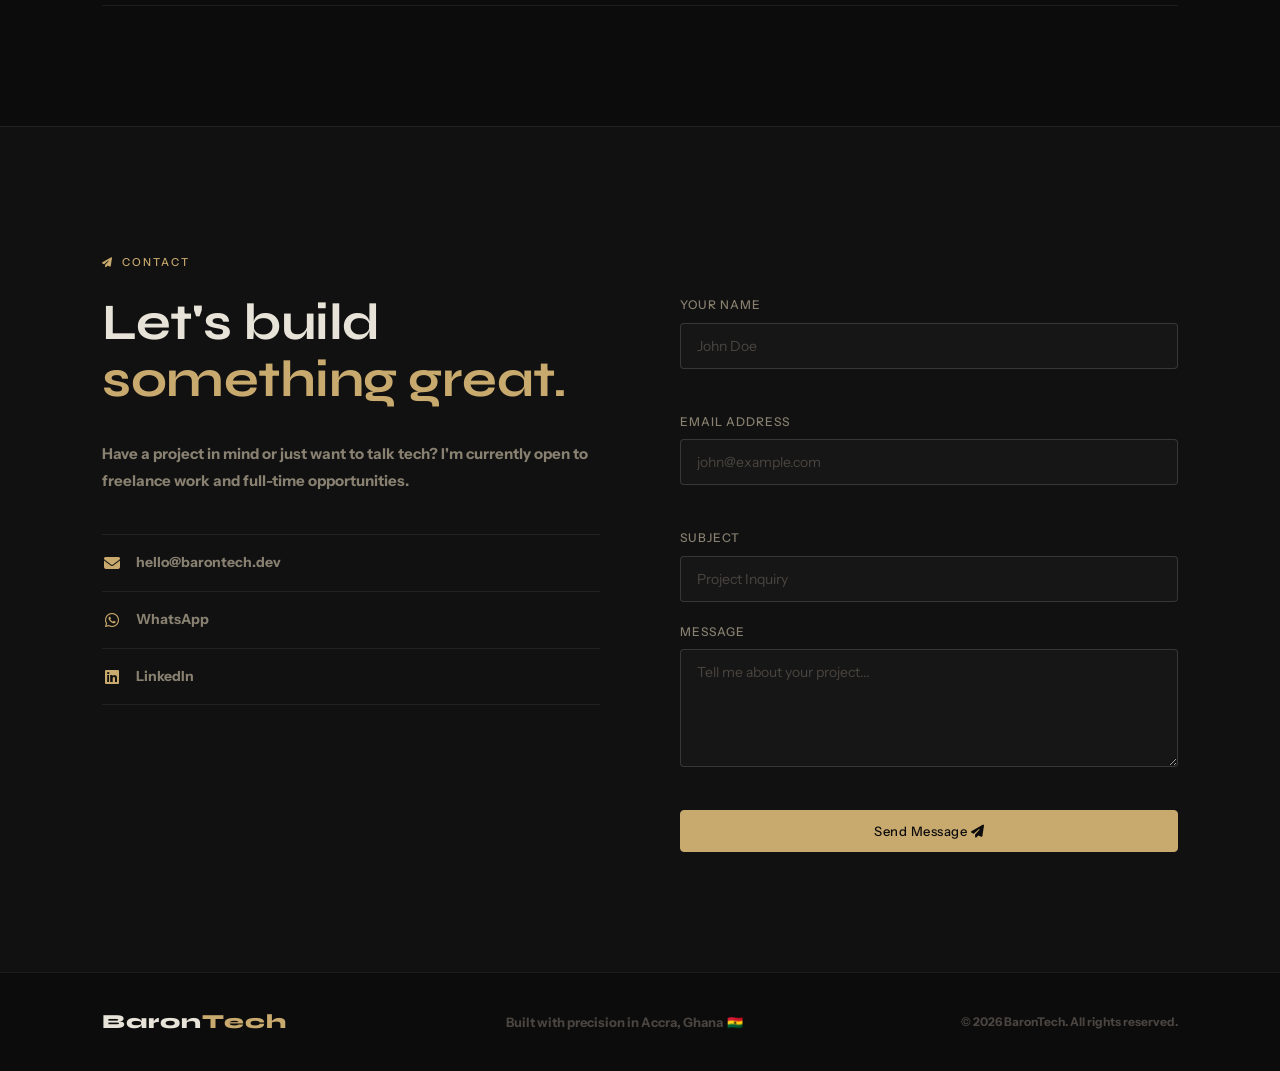
==== commit 19473239: "Add files via upload" ====
--- a/baron tech/index.html
+++ b/baron tech/index.html
@@ -7,7 +7,12 @@
   <meta property="og:title" content="BaronTech | Full Stack Developer" />
   <meta property="og:description" content="Crafting modern web & mobile experiences." />
   <meta property="og:image" content="assets/images/og-image.jpg" />
+
   <title>BaronTech | Full Stack Developer</title>
+
+  <!-- Google Site Verification -->
+  <meta name="google-site-verification" content="google821b14b653c54770.html" />
+  
 
   <!-- Fonts -->
   <link rel="preconnect" href="https://fonts.googleapis.com" />
@@ -16,6 +21,9 @@
 
   <!-- Icons -->
   <link rel="stylesheet" href="https://cdnjs.cloudflare.com/ajax/libs/font-awesome/6.5.0/css/all.min.css" />
+
+  <!--favicon-->
+  <link rel="icon" type="image/png" href="assets/images/favicon.ico" /  >
 
   <!-- Styles -->
   <link rel="stylesheet" href="assets/css/style.css" />
@@ -112,7 +120,7 @@
           <div class="about__text reveal">
             <h2 class="section__heading">I turn ideas into<br /><em>working products.</em></h2>
             <p>
-              I'm a full stack developer operating under <strong>BaronTech</strong> and <strong>KUKUNAKAM STUDIOS</strong> — building software that solves real problems for real people, particularly within Ghanaian markets and beyond.
+              I'm a full stack developer operating under <strong>BaronTech — building software that solves real problems for real people, particularly within Ghanaian markets and beyond.
             </p>
             <p>
               From mobile apps to web platforms, I handle the full lifecycle: architecture, development, deployment, and iteration. I bring product thinking to every line of code.
@@ -121,7 +129,7 @@
               <a href="https://github.com" target="_blank" rel="noopener" class="about__social">
                 <i class="fa-brands fa-github"></i> GitHub
               </a>
-              <a href="https://linkedin.com" target="_blank" rel="noopener" class="about__social">
+              <a href="https://gh.linkedin.com/in/joshua-coleman-okyere-68a350410" target="_blank" rel="noopener" class="about__social">
                 <i class="fa-brands fa-linkedin"></i> LinkedIn
               </a>
               <a href="https://twitter.com" target="_blank" rel="noopener" class="about__social">
@@ -216,7 +224,7 @@
         <div class="projects__header reveal">
           <h2 class="section__heading">Selected Projects</h2>
           <a href="https://github.com" target="_blank" rel="noopener" class="btn btn--ghost btn--sm">
-            All on GitHub <i class="fa-brands fa-github"></i>
+            All to be Released Soon</i>
           </a>
         </div>
 
@@ -225,17 +233,17 @@
           <article class="project-item reveal">
             <div class="project-item__meta">
               <span class="project-item__tag">Mobile · AI · Education</span>
-              <span class="project-item__year">2024</span>
+              <span class="project-item__year">2026</span>
             </div>
             <div class="project-item__body">
               <h3>NSMQ Prep Hub</h3>
               <p>AI-powered quiz prep mobile app for Ghanaian SHS students preparing for the National Science & Maths Quiz. Features real-time tournaments, leaderboards, and Google Gemini AI integration.</p>
               <div class="project-item__stack">
-                <span>Flutter</span><span>Node.js</span><span>PostgreSQL</span><span>Gemini AI</span><span>Socket.IO</span>
+                <span>React</span><span>Node.js</span><span>PostgreSQL</span><span>Gemini AI</span><span>Socket.IO</span>
               </div>
             </div>
             <div class="project-item__actions">
-              <a href="#" class="project-item__link"><i class="fa-brands fa-github"></i> Code</a>
+              <a href="#" class="project-item__link"><i class="fa-solid fa-arrow-up-right-from-square"></i>Download</a>
               <a href="#" class="project-item__link project-item__link--primary"><i class="fa-solid fa-arrow-up-right-from-square"></i> Live</a>
             </div>
           </article>
@@ -243,35 +251,35 @@
           <article class="project-item reveal">
             <div class="project-item__meta">
               <span class="project-item__tag">Web · Music · Platform</span>
-              <span class="project-item__year">2024</span>
+              <span class="project-item__year">2026</span>
             </div>
             <div class="project-item__body">
               <h3>Music Hub</h3>
               <p>A music platform under KUKUNAKAM STUDIOS connecting artists and producers. Features beat licensing, song requests, studio booking, subscription tiers, and payment processing.</p>
               <div class="project-item__stack">
-                <span>React</span><span>Node.js</span><span>PostgreSQL</span><span>Stripe</span>
+                <span>React</span><span>Node.js</span><span>PostgreSQL</span><span>Paystack</span>
               </div>
             </div>
             <div class="project-item__actions">
-              <a href="#" class="project-item__link"><i class="fa-brands fa-github"></i> Code</a>
+              <a href="#" class="project-item__link"><i class="fa-solid fa-arrow-up-right-from-square"></i>Download</a>
               <a href="#" class="project-item__link project-item__link--primary"><i class="fa-solid fa-arrow-up-right-from-square"></i> Live</a>
             </div>
           </article>
 
           <article class="project-item reveal">
             <div class="project-item__meta">
-              <span class="project-item__tag">Web · SaaS · Dashboard</span>
-              <span class="project-item__year">2023</span>
+              <span class="project-item__tag">Not Disclosed Yet</span>
+              <span class="project-item__year">2026</span>
             </div>
             <div class="project-item__body">
               <h3>Project Three</h3>
-              <p>Replace with your project description. Highlight the problem it solves, the stack used, and the impact delivered. Keep it concise and outcomes-focused.</p>
+              <p>Not disclosed yet. Will be soon available.</p>
               <div class="project-item__stack">
                 <span>React</span><span>Express</span><span>MongoDB</span>
               </div>
             </div>
             <div class="project-item__actions">
-              <a href="#" class="project-item__link"><i class="fa-brands fa-github"></i> Code</a>
+              <a href="#" class="project-item__link"><i class="fa-solid fa-arrow-up-right-from-square"></i>Download</a>
               <a href="#" class="project-item__link project-item__link--primary"><i class="fa-solid fa-arrow-up-right-from-square"></i> Live</a>
             </div>
           </article>
@@ -289,15 +297,15 @@
             <h2 class="section__heading">Let's build<br /><em>something great.</em></h2>
             <p>Have a project in mind or just want to talk tech? I'm currently open to freelance work and full-time opportunities.</p>
             <div class="contact__details">
-              <a href="mailto:hello@barontech.dev" class="contact__detail">
+              <a href="mailto:elbaronzy180@gmail.com" class="contact__detail">
                 <i class="fa-solid fa-envelope"></i>
                 <span>hello@barontech.dev</span>
               </a>
-              <a href="https://wa.me/233000000000" target="_blank" rel="noopener" class="contact__detail">
+              <a href="https://wa.me/233277778248" target="_blank" rel="noopener" class="contact__detail">
                 <i class="fa-brands fa-whatsapp"></i>
                 <span>WhatsApp</span>
               </a>
-              <a href="https://linkedin.com" target="_blank" rel="noopener" class="contact__detail">
+              <a href="https://gh.linkedin.com/in/joshua-okyere-coleman-68a350410" target="_blank" rel="noopener" class="contact__detail">
                 <i class="fa-brands fa-linkedin"></i>
                 <span>LinkedIn</span>
               </a>
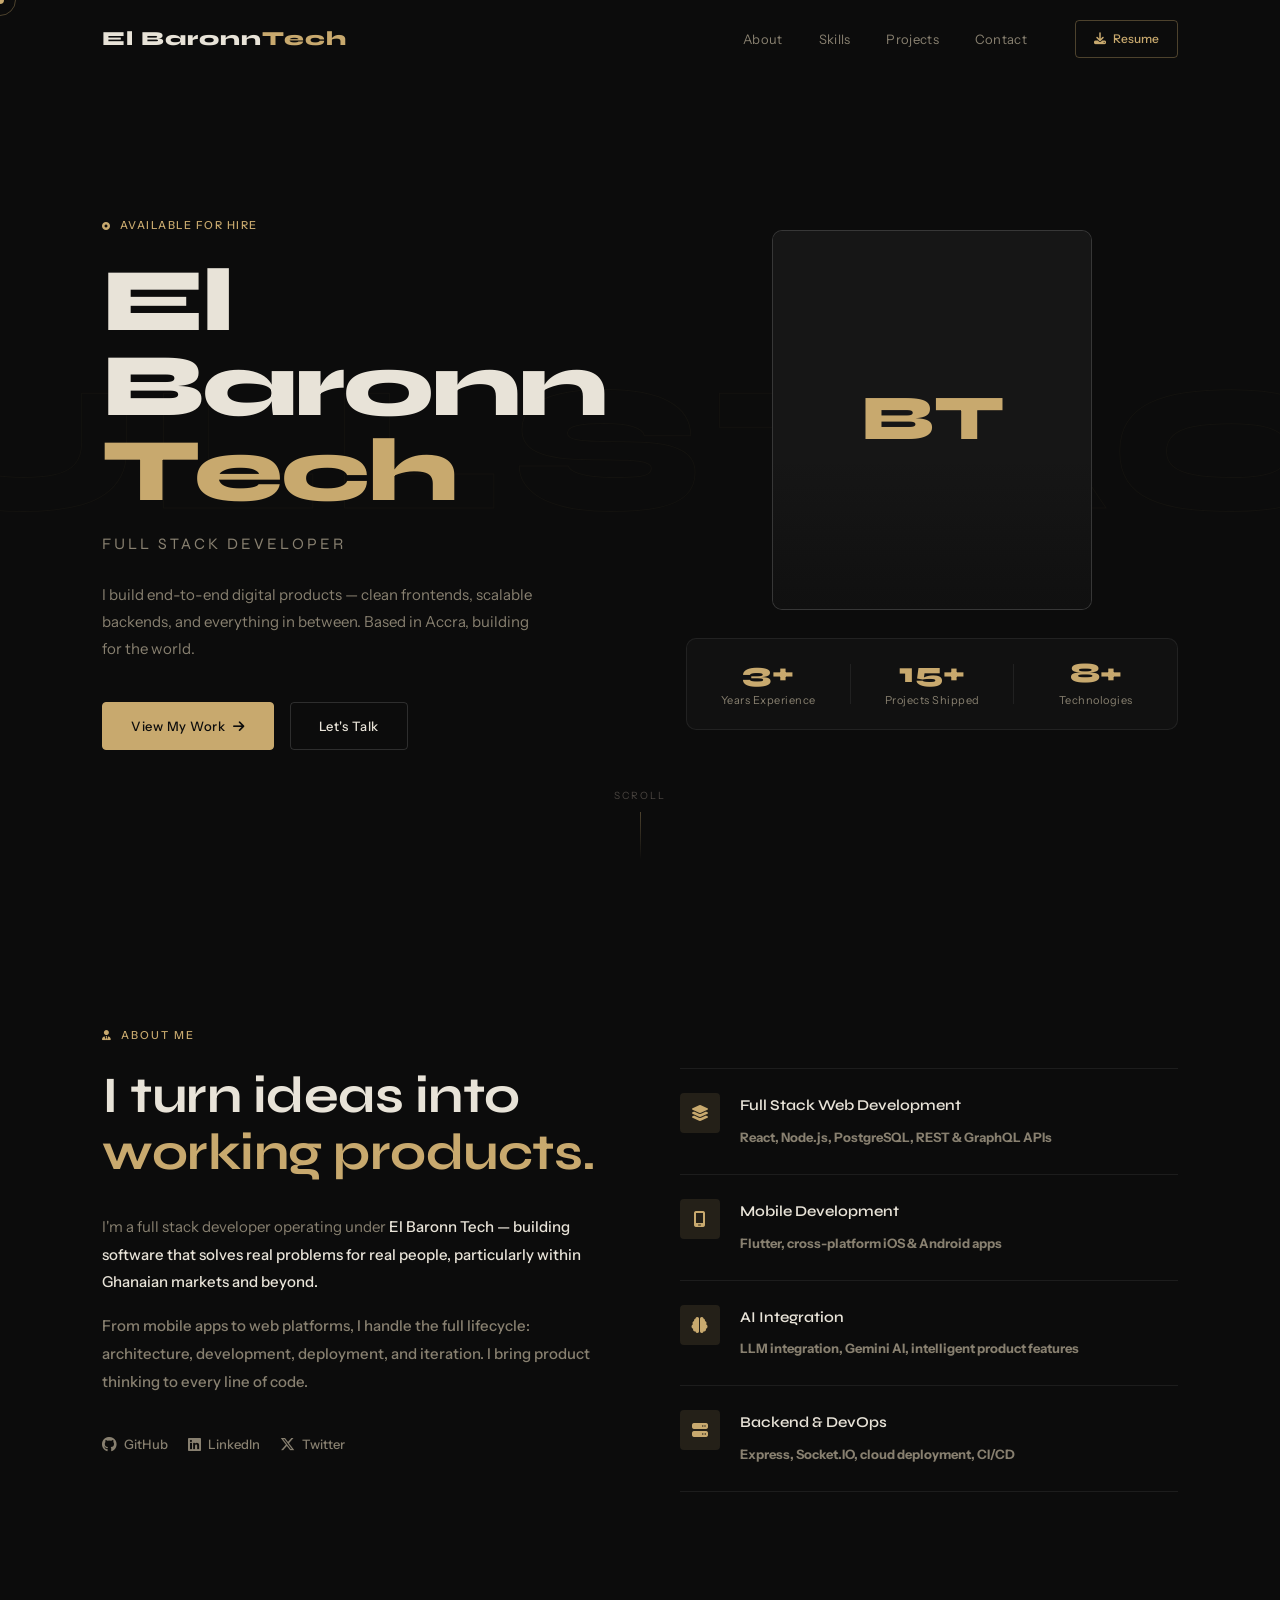
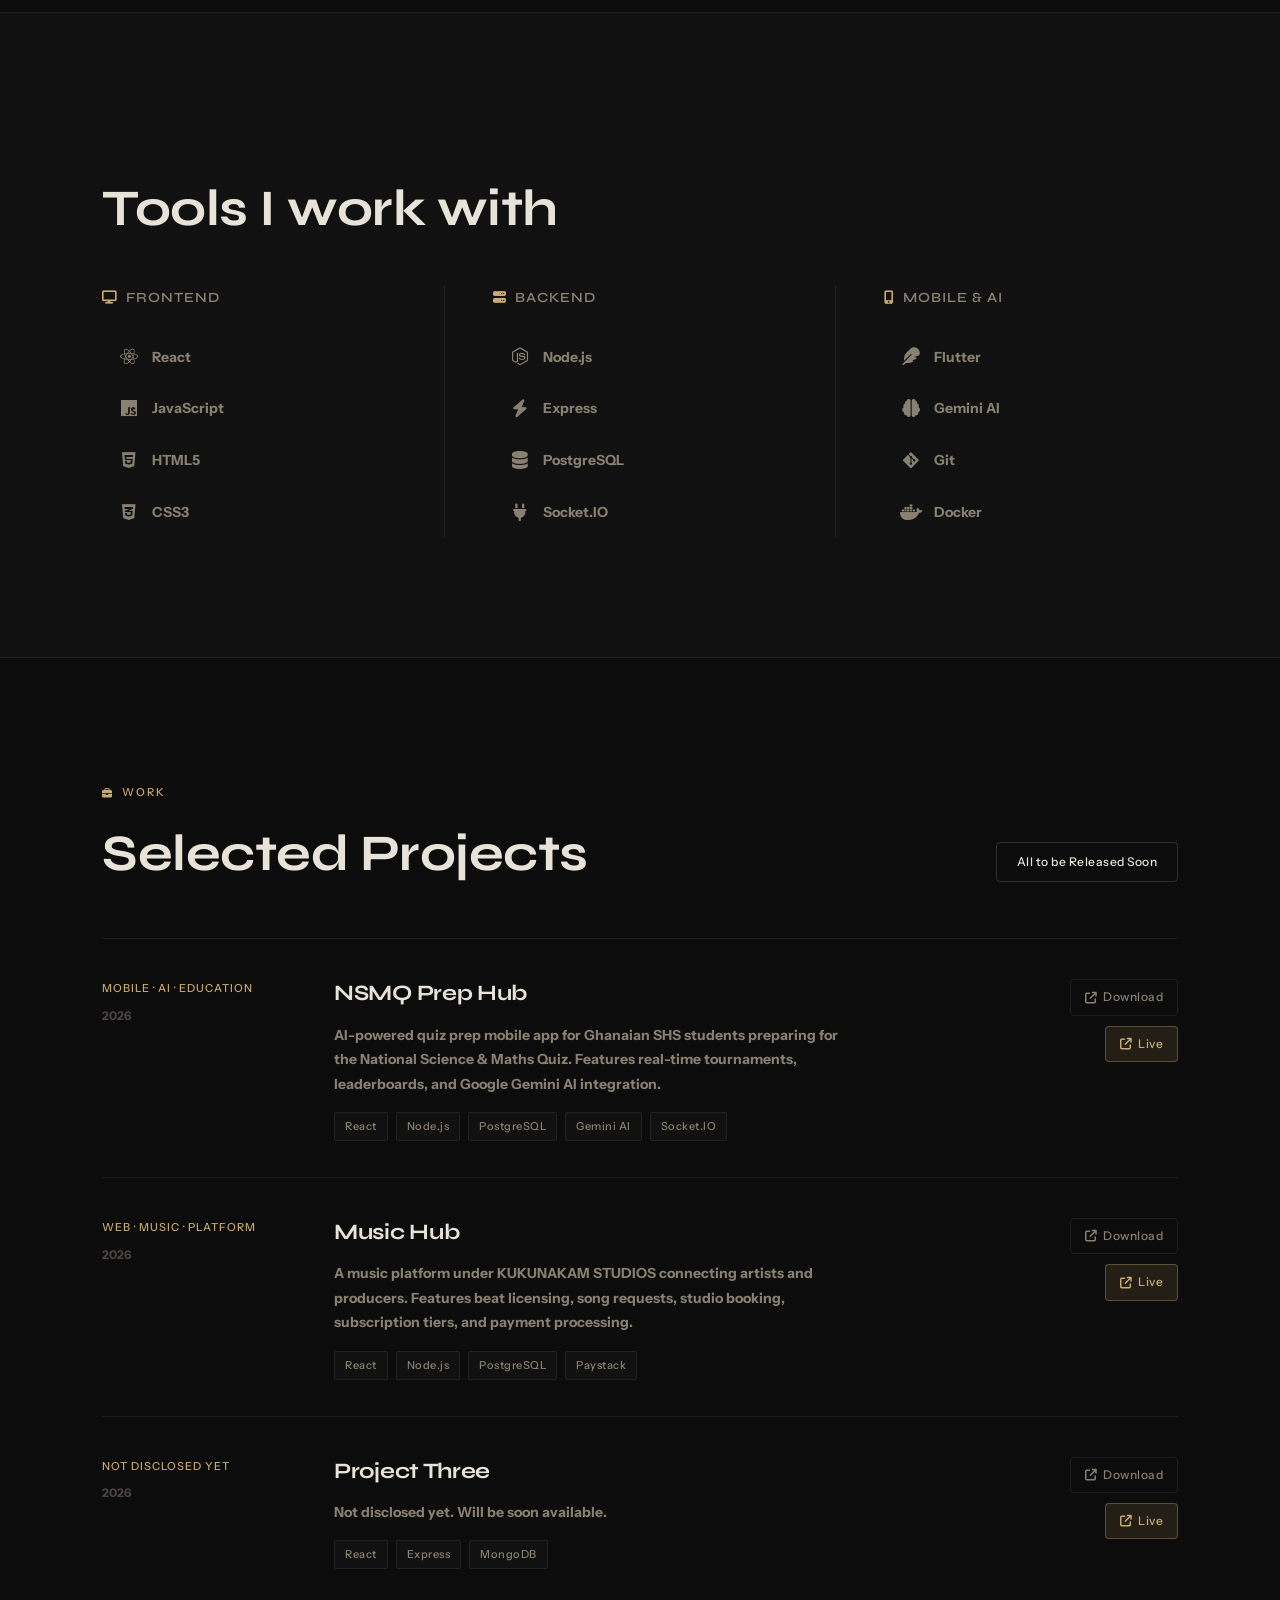
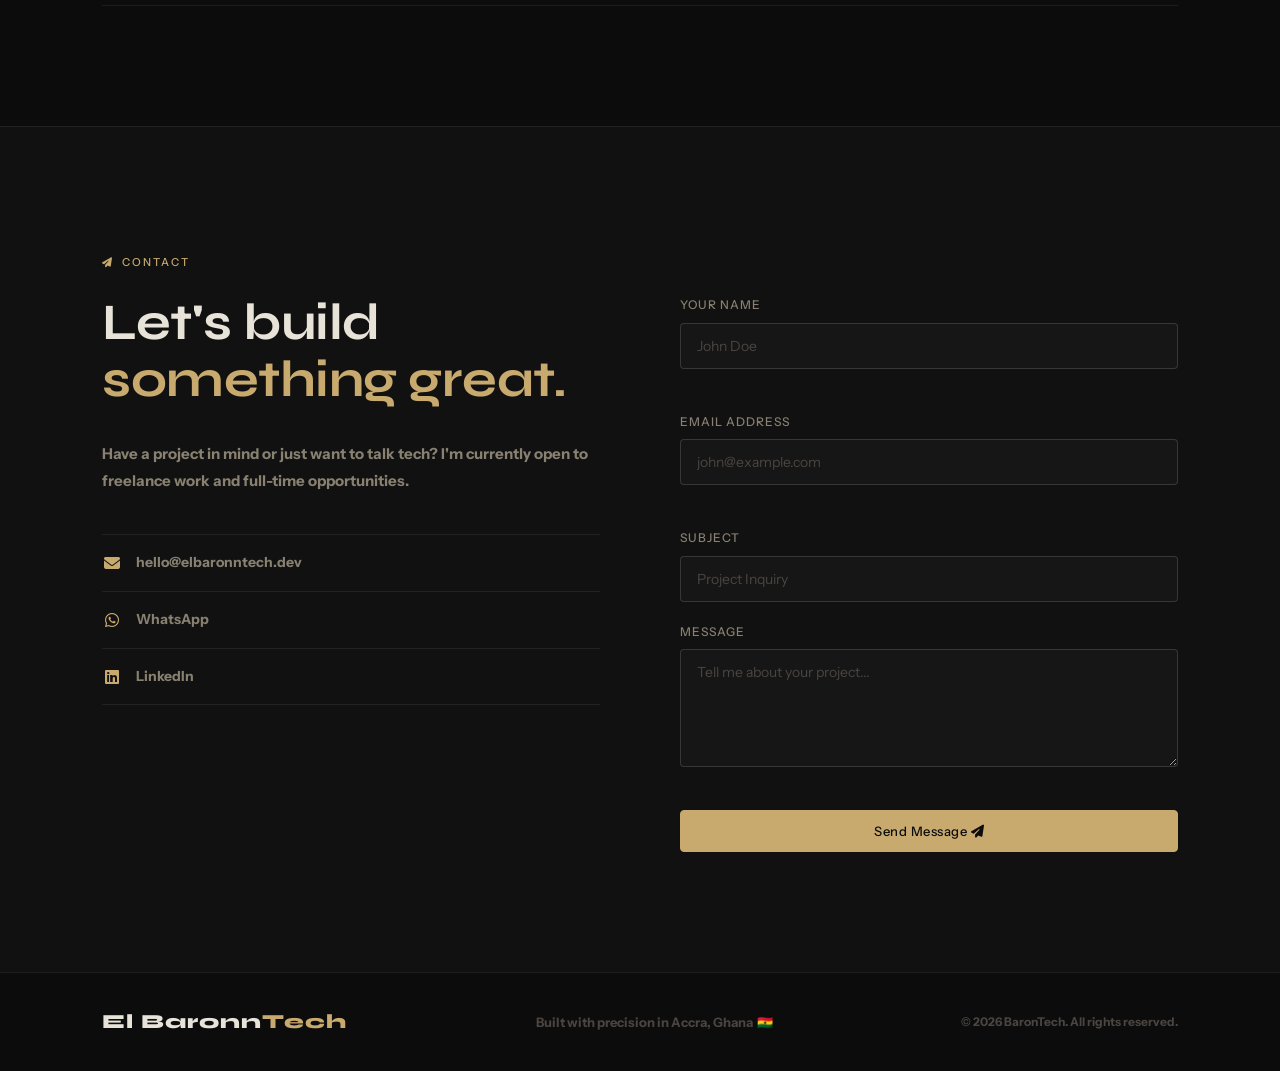
==== commit 604e6e5f: "Add files via upload" ====
--- a/baron tech/index.html
+++ b/baron tech/index.html
@@ -3,16 +3,41 @@
 <head>
   <meta charset="UTF-8" />
   <meta name="viewport" content="width=device-width, initial-scale=1.0" />
-  <meta name="description" content="BaronTech — Full Stack Developer crafting modern web and mobile experiences." />
-  <meta property="og:title" content="BaronTech | Full Stack Developer" />
+  <meta name="description" content="El Baronn Tech — Full Stack Developer crafting modern web and mobile experiences." />
+  <meta property="og:title" content="El Baronn Tech | Full Stack Developer" />
   <meta property="og:description" content="Crafting modern web & mobile experiences." />
-  <meta property="og:image" content="assets/images/og-image.jpg" />
-
-  <title>BaronTech | Full Stack Developer</title>
+  <meta property="og:image" content="assets/images/logo.png" />
+
+  <title>El Baronn Tech | Full Stack Developer</title>
 
   <!-- Google Site Verification -->
-  <meta name="google-site-verification" content="google821b14b653c54770.html" />
+  <meta name="google-site-verification" content="b2jeHUAAVDstYp8usn50nYQy_9Y95WowqLnXuERKxD8" />  
   
+  <!--Search Engine Booster-->
+  <script type="application/ld+json">
+    {
+      "@context": "https://schema.org",
+      "@type": "Person",
+      "name": "El Baronn Tech",
+      "alternateName": "Joshua Coleman Okyere",
+      "description": "Full Stack Developer crafting modern web and mobile experiences.",
+      "url": "https://baron-tech.vercel.app/",
+      "sameAs": [
+        "https://github.com/elbaronzy180-cloud",
+        "https://gh.linkedin.com/in/joshua-coleman-okyere-68a350410",
+        "https://x.com/coleman010101"
+      ],
+      "jobTitle": "Full Stack Developer",
+      "worksFor": {
+        "@type": "My Self",
+        "name": "El Baronn Tech"
+      },
+      "authoredBy": {
+        "@type": "Person",
+        "name": "Joshua Coleman Okyere"
+      }
+    }
+  </script>
 
   <!-- Fonts -->
   <link rel="preconnect" href="https://fonts.googleapis.com" />
@@ -39,7 +64,7 @@
   <!-- ░░ NAV ░░ -->
   <header class="nav" id="nav">
     <div class="nav__inner">
-      <a href="#home" class="nav__logo">Baron<span>Tech</span></a>
+      <a href="#home" class="nav__logo">El Baronn<span>Tech</span></a>
       <nav class="nav__links">
         <a href="#about">About</a>
         <a href="#skills">Skills</a>
@@ -72,7 +97,7 @@
         <div class="hero__content reveal">
           <span class="hero__tag"><i class="fa-solid fa-circle-dot"></i> Available for hire</span>
           <h1 class="hero__name">
-            Baron<br /><em>Tech</em>
+            El Baronn<br /><em>Tech</em>
           </h1>
           <p class="hero__role">Full Stack Developer</p>
           <p class="hero__desc">
@@ -85,7 +110,7 @@
         </div>
         <div class="hero__visual reveal reveal--delay">
           <div class="hero__image-wrap">
-            <img src="assets/images/profile.jpg" alt="Josh Baron" class="hero__photo" onerror="this.style.display='none'; this.nextElementSibling.style.display='flex'" />
+            <img src="assets/images/#" alt="Josh Baron" class="hero__photo" onerror="this.style.display='none'; this.nextElementSibling.style.display='flex'" />
             <div class="hero__photo-placeholder">BT</div>
           </div>
           <div class="hero__stats">
@@ -120,19 +145,19 @@
           <div class="about__text reveal">
             <h2 class="section__heading">I turn ideas into<br /><em>working products.</em></h2>
             <p>
-              I'm a full stack developer operating under <strong>BaronTech — building software that solves real problems for real people, particularly within Ghanaian markets and beyond.
+              I'm a full stack developer operating under <strong>El Baronn Tech — building software that solves real problems for real people, particularly within Ghanaian markets and beyond.
             </p>
             <p>
               From mobile apps to web platforms, I handle the full lifecycle: architecture, development, deployment, and iteration. I bring product thinking to every line of code.
             </p>
             <div class="about__links">
-              <a href="https://github.com" target="_blank" rel="noopener" class="about__social">
+              <a href="https://github.com/elbaronzy180-cloud" target="_blank" rel="noopener" class="about__social">
                 <i class="fa-brands fa-github"></i> GitHub
               </a>
               <a href="https://gh.linkedin.com/in/joshua-coleman-okyere-68a350410" target="_blank" rel="noopener" class="about__social">
                 <i class="fa-brands fa-linkedin"></i> LinkedIn
               </a>
-              <a href="https://twitter.com" target="_blank" rel="noopener" class="about__social">
+              <a href="https://x.com/coleman010101" target="_blank" rel="noopener" class="about__social">
                 <i class="fa-brands fa-x-twitter"></i> Twitter
               </a>
             </div>
@@ -223,7 +248,7 @@
         <div class="section__label reveal"><i class="fa-solid fa-briefcase"></i> Work</div>
         <div class="projects__header reveal">
           <h2 class="section__heading">Selected Projects</h2>
-          <a href="https://github.com" target="_blank" rel="noopener" class="btn btn--ghost btn--sm">
+          <a href="https://github.com/elbaronzy180-cloud" target="_blank" rel="noopener" class="btn btn--ghost btn--sm">
             All to be Released Soon</i>
           </a>
         </div>
@@ -299,7 +324,7 @@
             <div class="contact__details">
               <a href="mailto:elbaronzy180@gmail.com" class="contact__detail">
                 <i class="fa-solid fa-envelope"></i>
-                <span>hello@barontech.dev</span>
+                <span>hello@elbaronntech.dev</span>
               </a>
               <a href="https://wa.me/233277778248" target="_blank" rel="noopener" class="contact__detail">
                 <i class="fa-brands fa-whatsapp"></i>
@@ -351,7 +376,7 @@
   <footer class="footer">
     <div class="container">
       <div class="footer__inner">
-        <span class="nav__logo">Baron<span>Tech</span></span>
+        <span class="nav__logo">El Baronn<span>Tech</span></span>
         <p>Built with precision in Accra, Ghana &nbsp;🇬🇭</p>
         <span class="footer__copy">&copy; <span id="year"></span> BaronTech. All rights reserved.</span>
       </div>
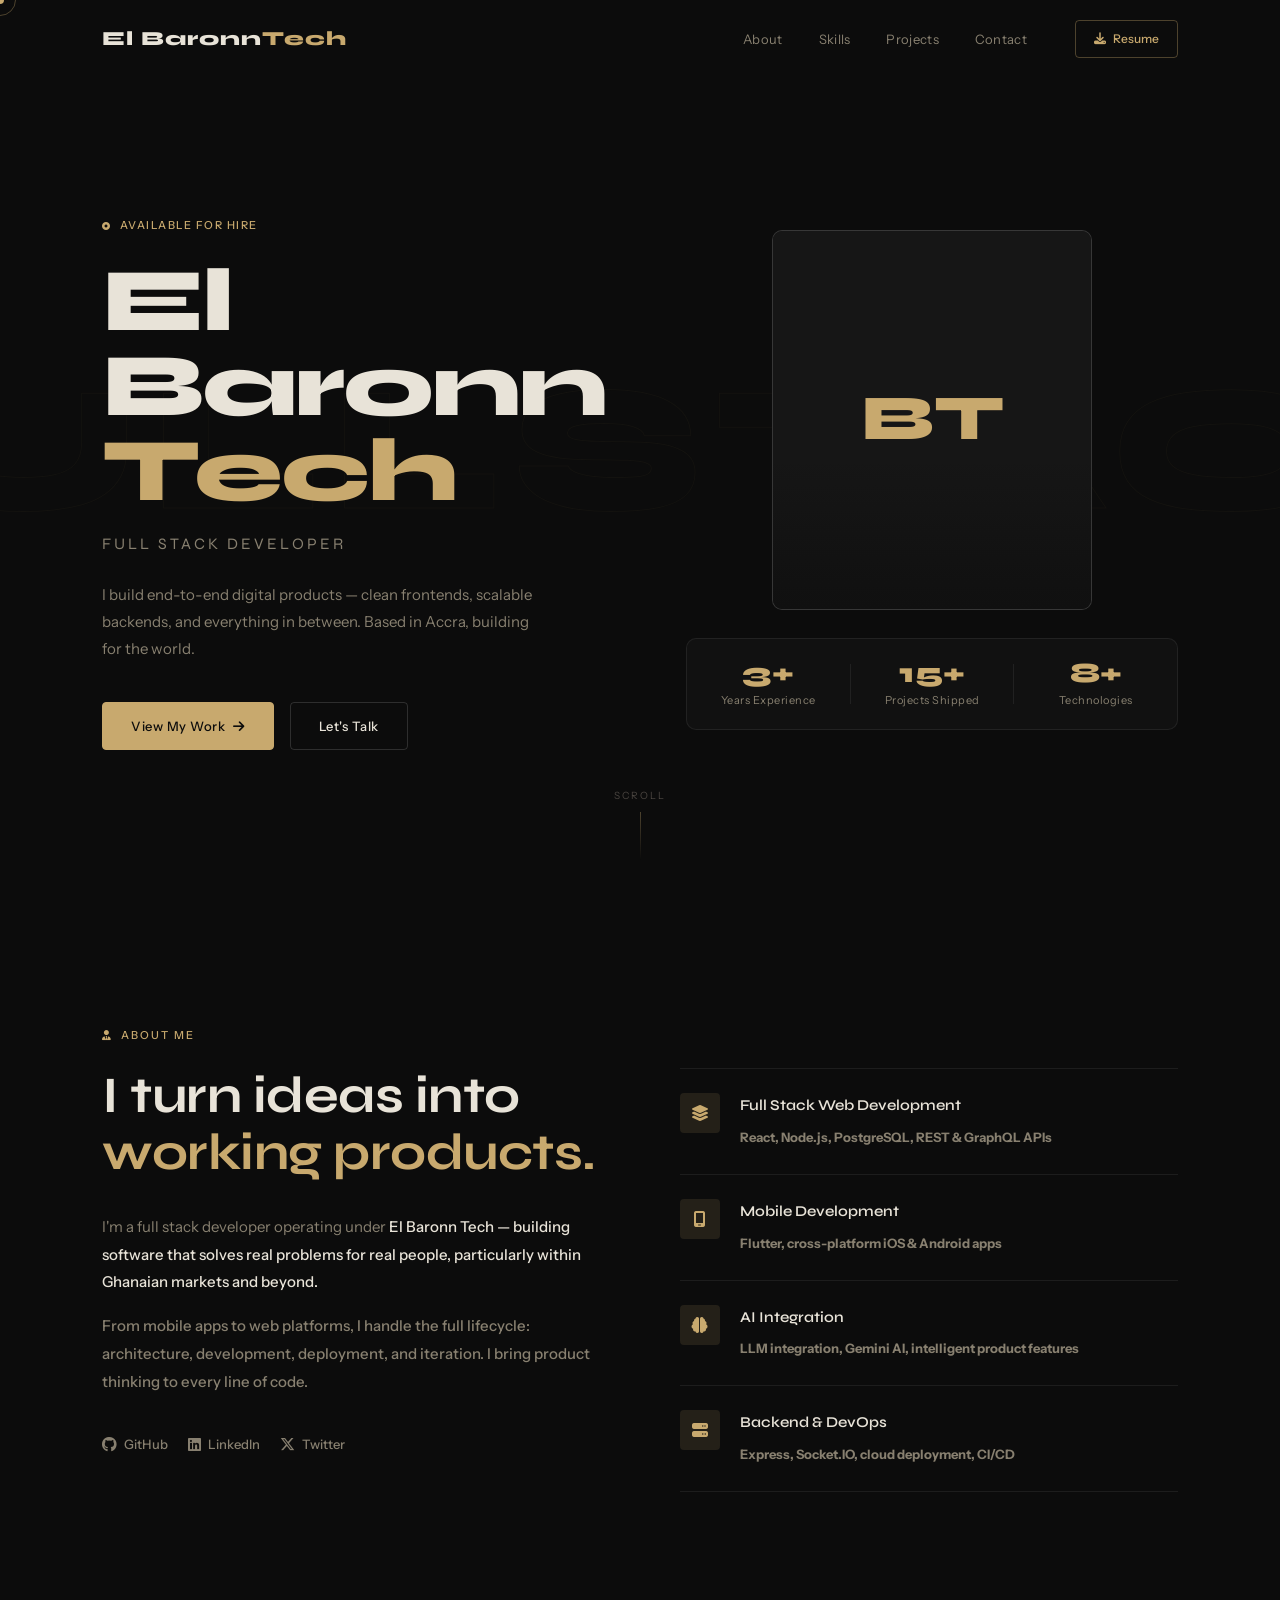
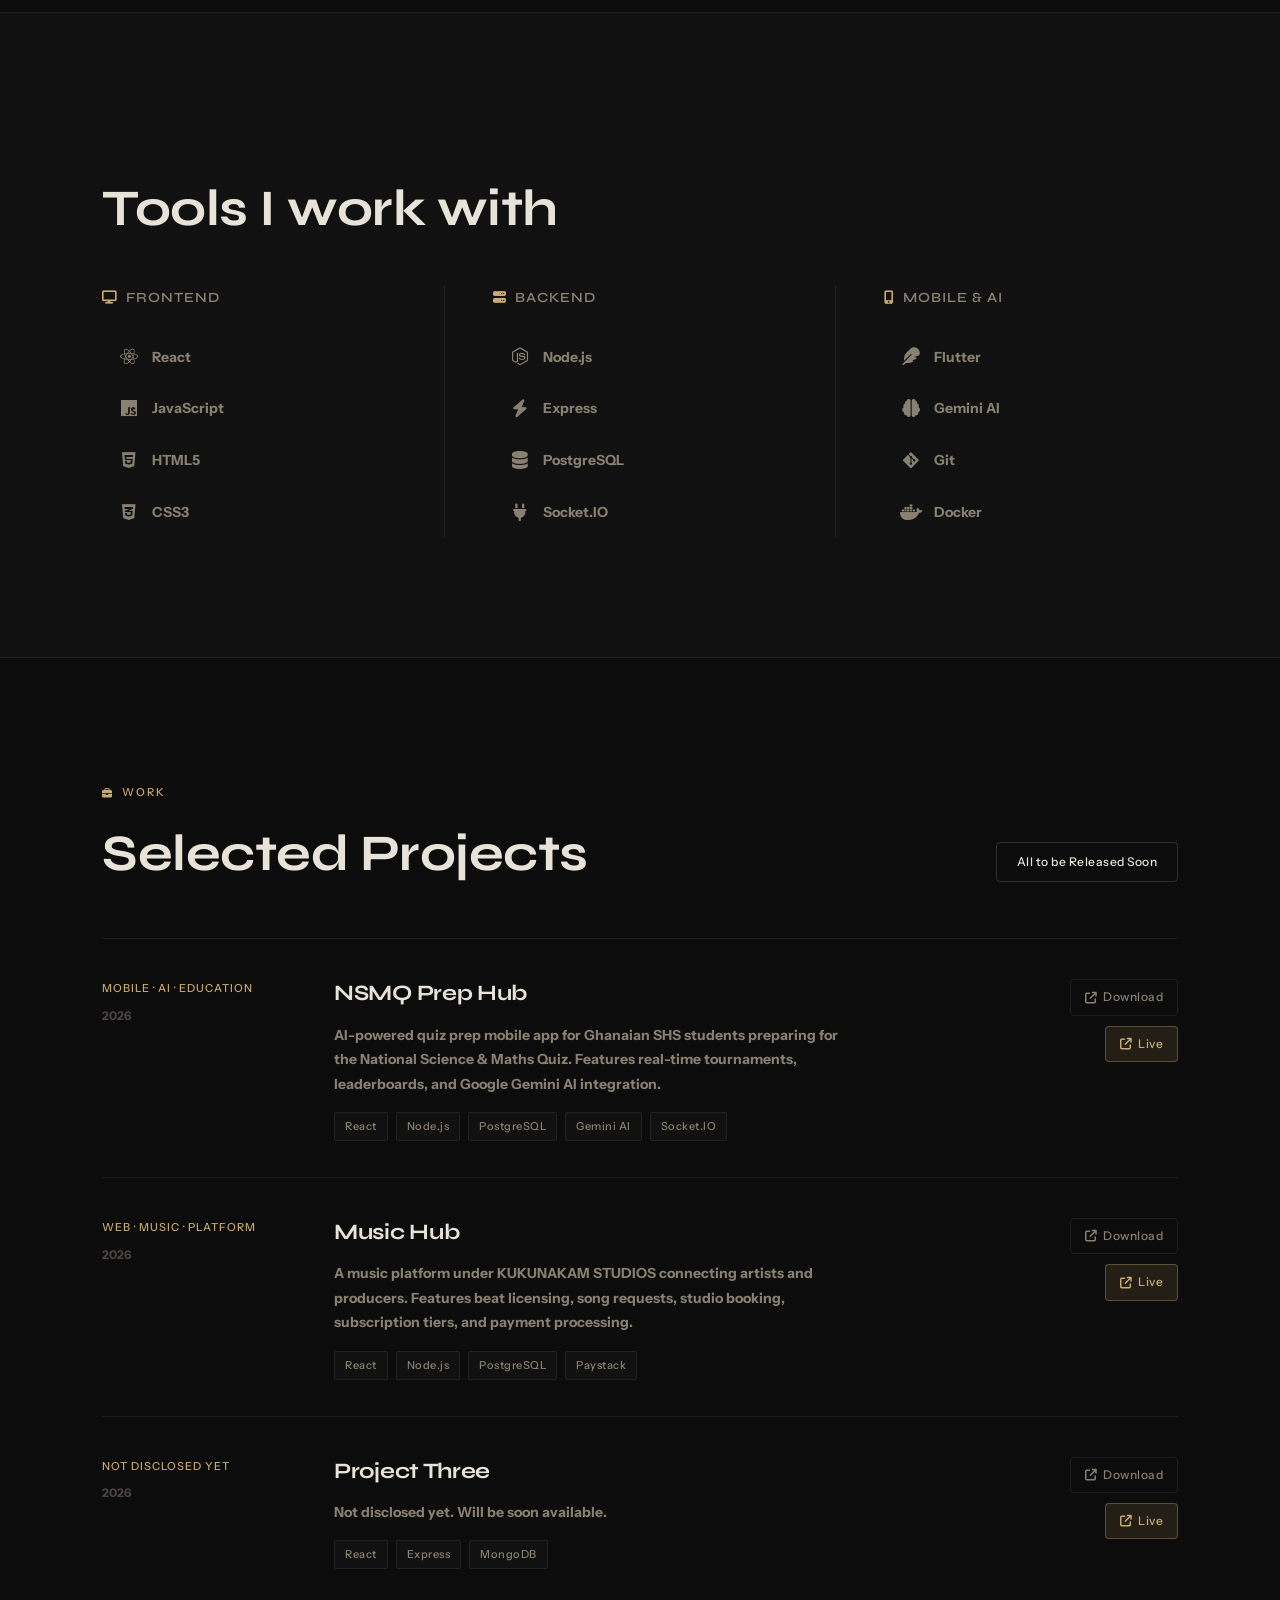
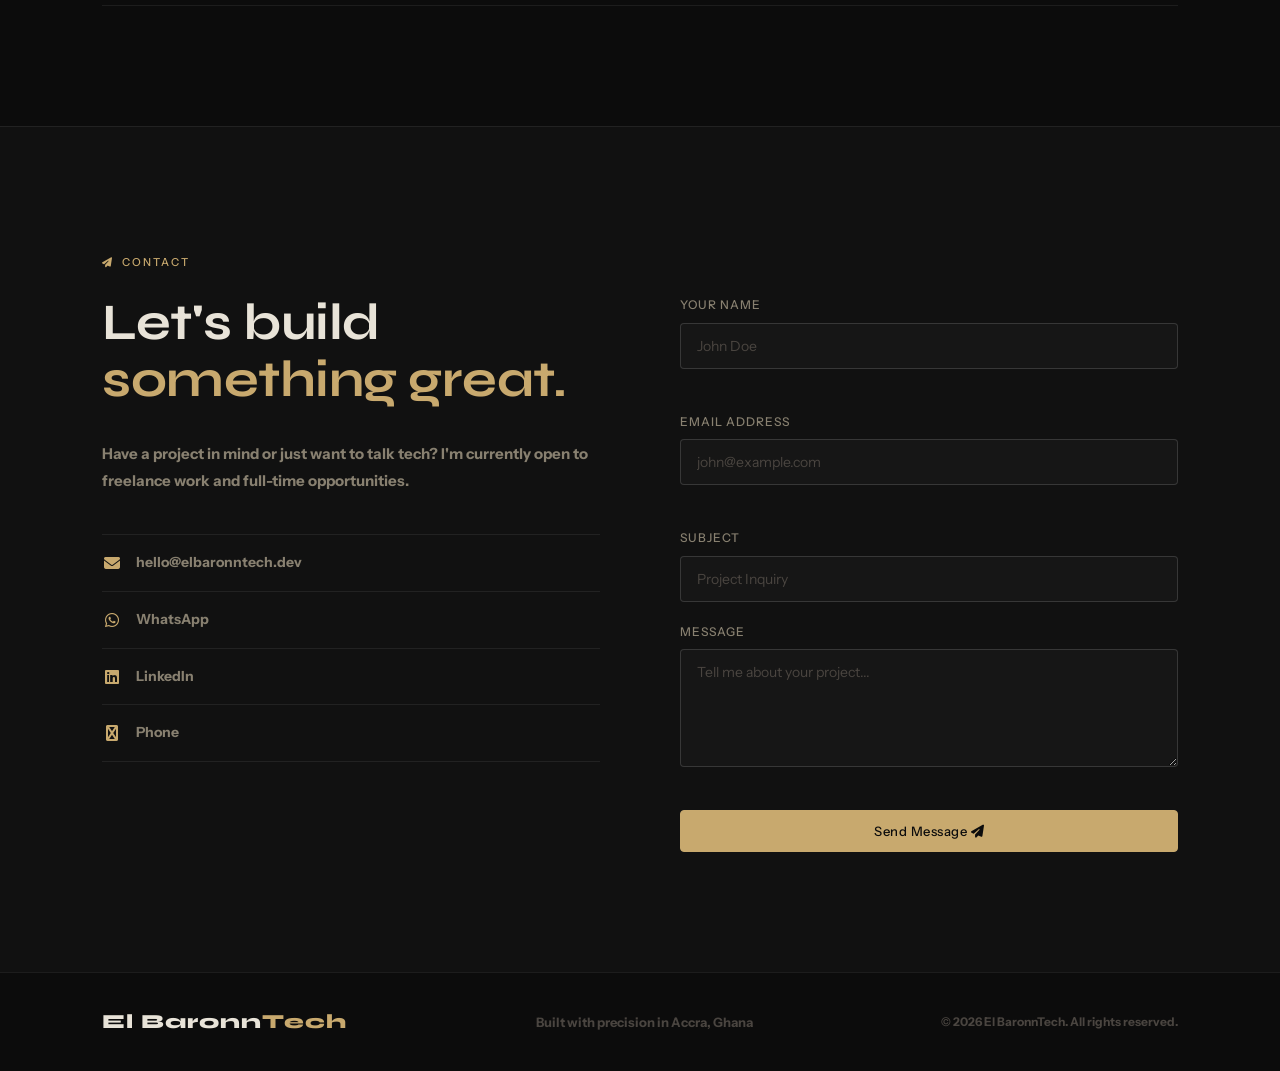
==== commit 221a296c: "Add files via upload" ====
--- a/baron tech/index.html
+++ b/baron tech/index.html
@@ -3,6 +3,7 @@
 <head>
   <meta charset="UTF-8" />
   <meta name="viewport" content="width=device-width, initial-scale=1.0" />
+  <meta name="title" content="El Baronn Tech">
   <meta name="description" content="El Baronn Tech — Full Stack Developer crafting modern web and mobile experiences." />
   <meta property="og:title" content="El Baronn Tech | Full Stack Developer" />
   <meta property="og:description" content="Crafting modern web & mobile experiences." />
@@ -71,7 +72,7 @@
         <a href="#projects">Projects</a>
         <a href="#contact">Contact</a>
       </nav>
-      <a href="assets/docs/josh-cv.pdf" download class="nav__cta">
+      <a href="assets/docs/Joshua_Okyere_Resume.pdf" download class="nav__cta">
         <i class="fa-solid fa-download"></i> Resume
       </a>
       <button class="nav__burger" id="burger" aria-label="Toggle menu">
@@ -334,6 +335,10 @@
                 <i class="fa-brands fa-linkedin"></i>
                 <span>LinkedIn</span>
               </a>
+              <a href="tel:+233277778248" class="contact__detail">
+                <i class="fa-brands fa-mobile-screen"></i>
+                <span>Phone</span>
+              </a>
             </div>
           </div>
           <div class="contact__right reveal reveal--delay">
@@ -377,8 +382,8 @@
     <div class="container">
       <div class="footer__inner">
         <span class="nav__logo">El Baronn<span>Tech</span></span>
-        <p>Built with precision in Accra, Ghana &nbsp;🇬🇭</p>
-        <span class="footer__copy">&copy; <span id="year"></span> BaronTech. All rights reserved.</span>
+        <p>Built with precision in Accra, Ghana</p>
+        <span class="footer__copy">&copy; <span id="year"></span> El BaronnTech. All rights reserved.</span>
       </div>
     </div>
   </footer>
--- a/baron tech/assets/css/style.css
+++ b/baron tech/assets/css/style.css
@@ -52,7 +52,7 @@
   pointer-events: none;
   z-index: 9999;
   transform: translate(-50%, -50%);
-  transition: transform 0.1s, background 0.3s;
+  transition: transform 0.01s, background 0.01s;
 }
 .cursor-follower {
   width: 32px; height: 32px;
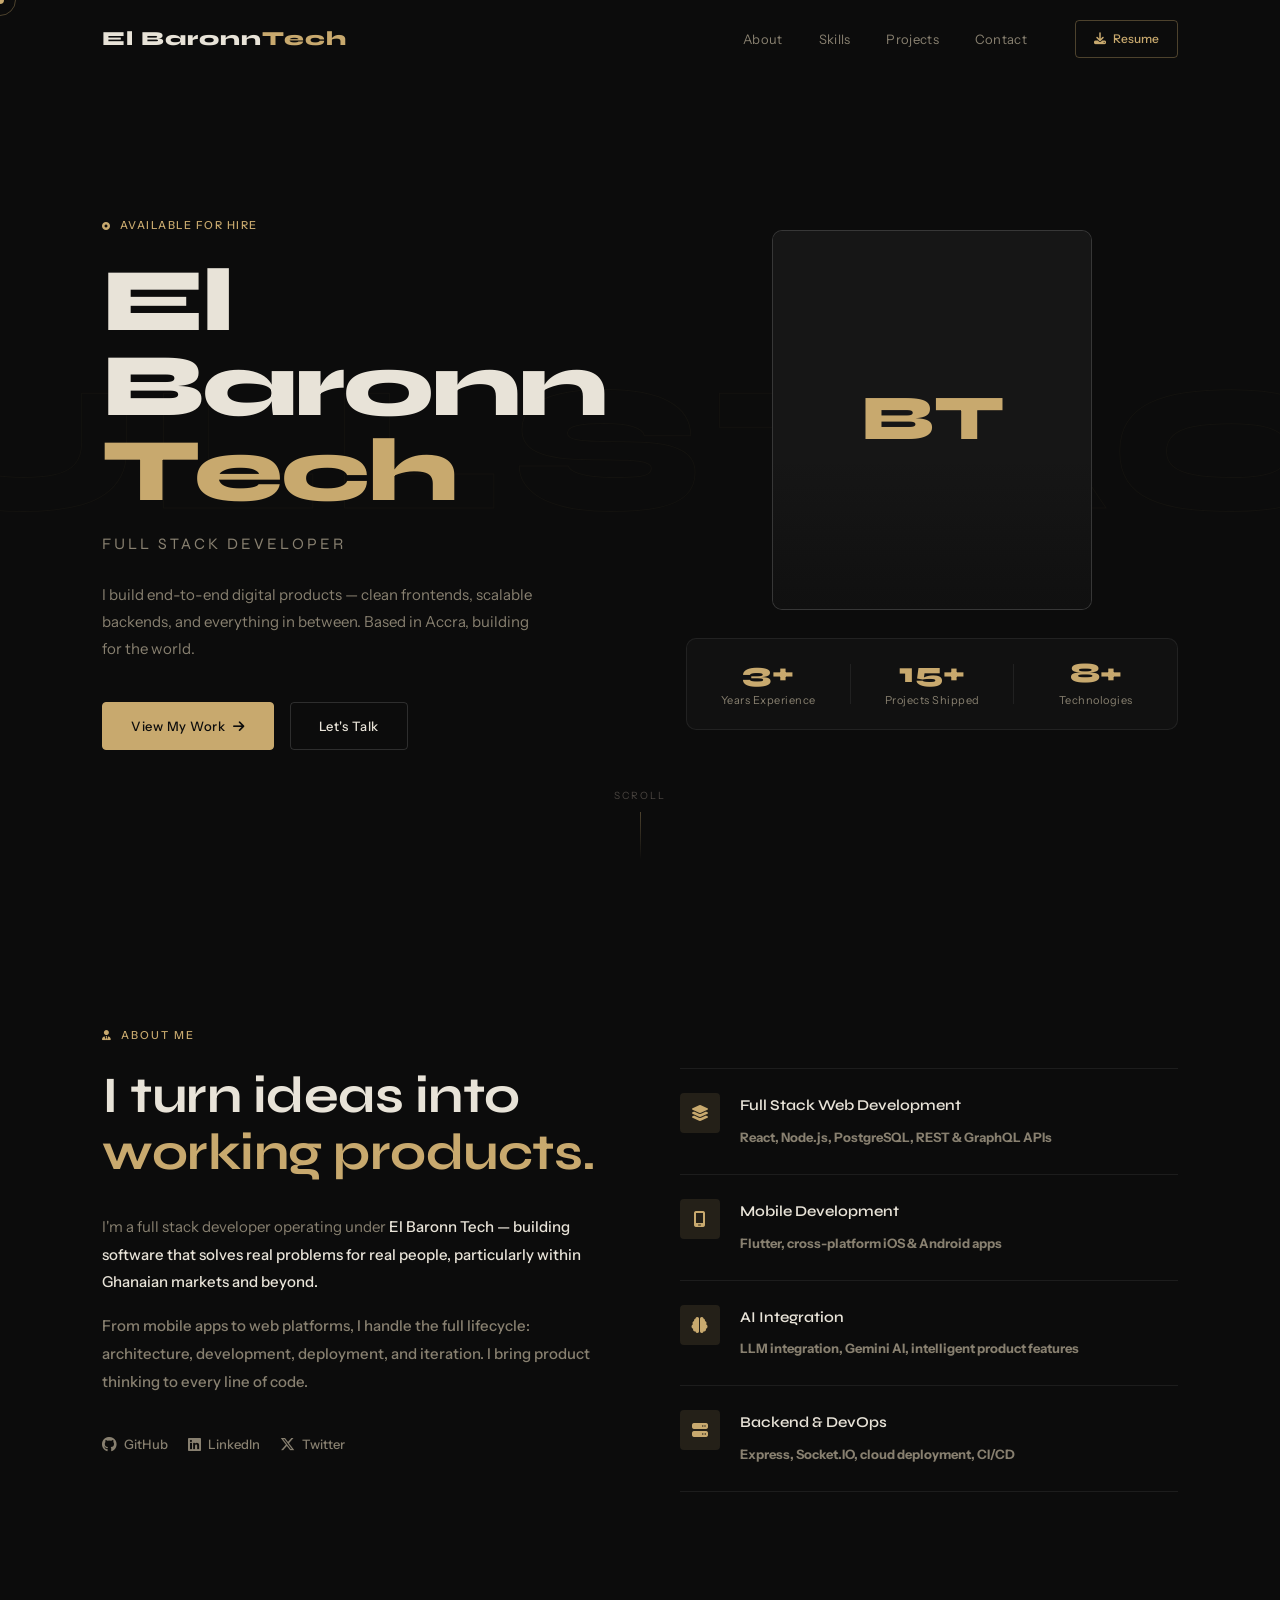
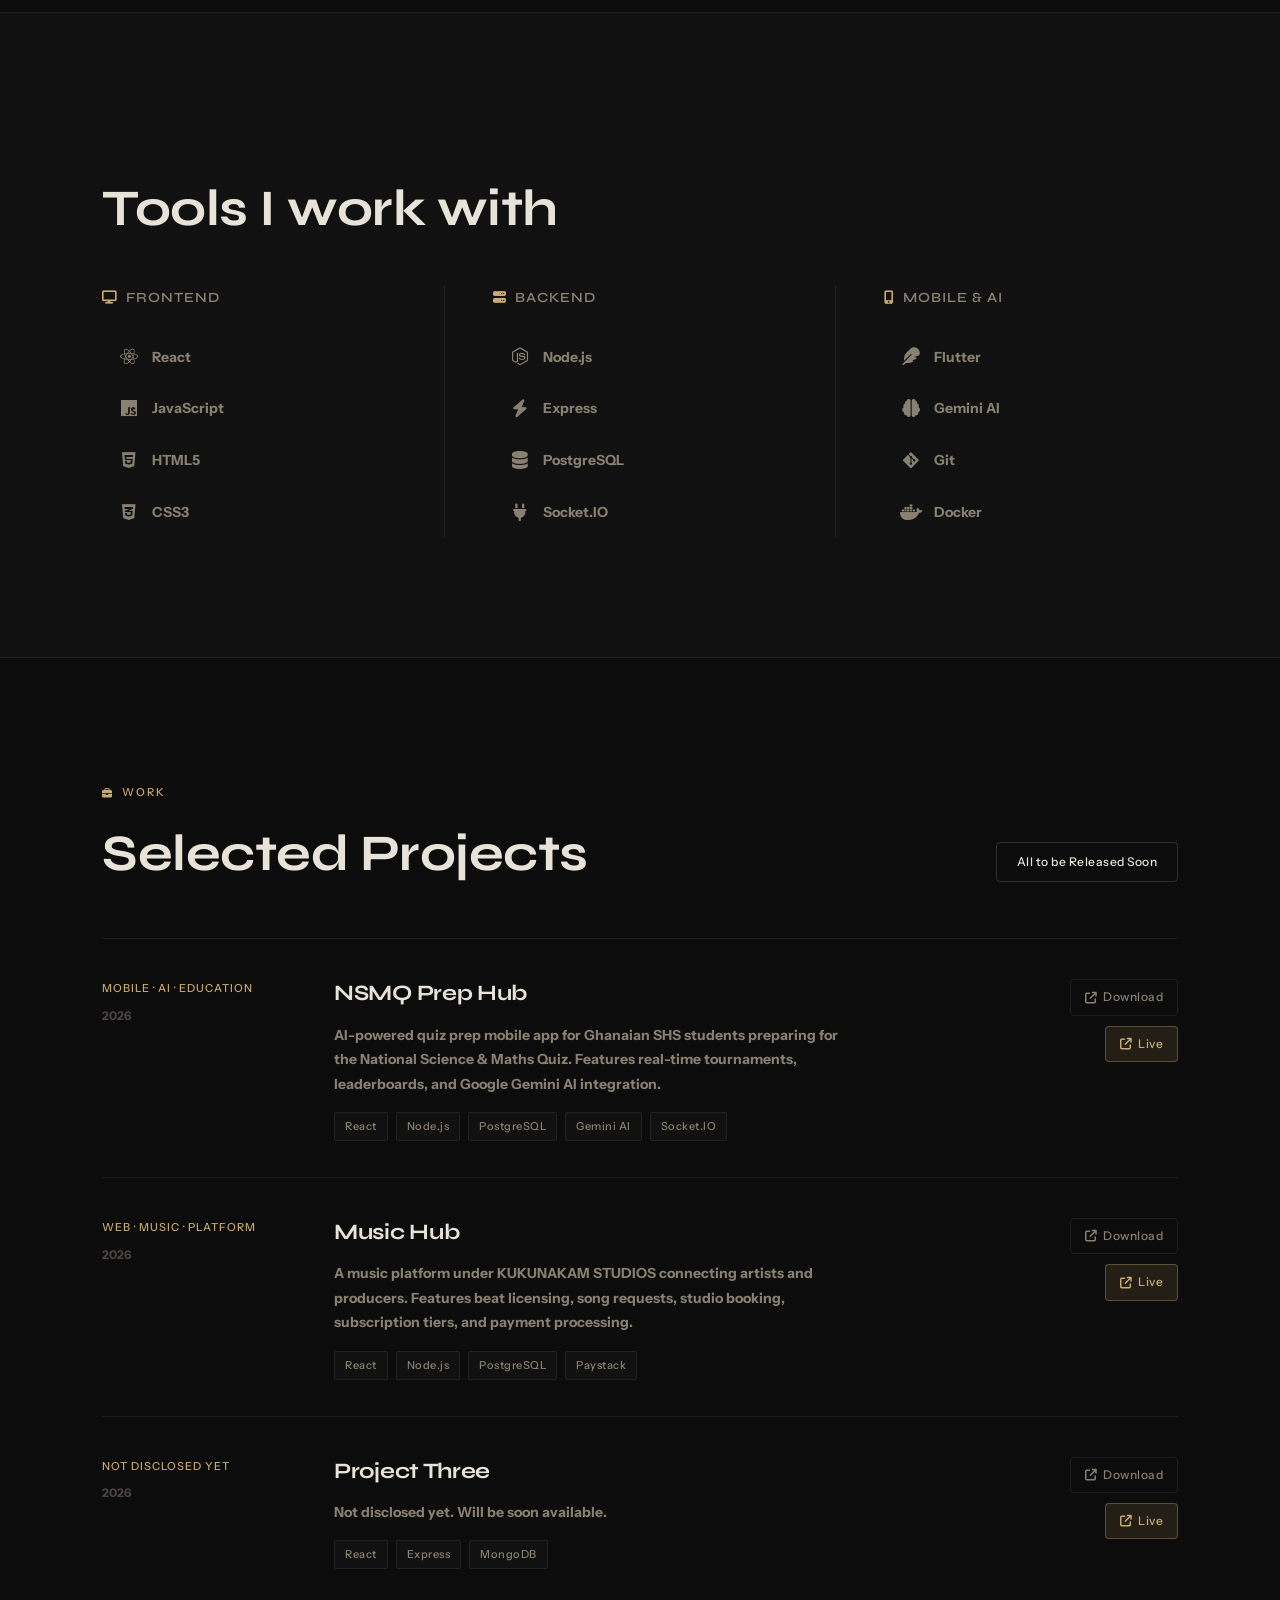
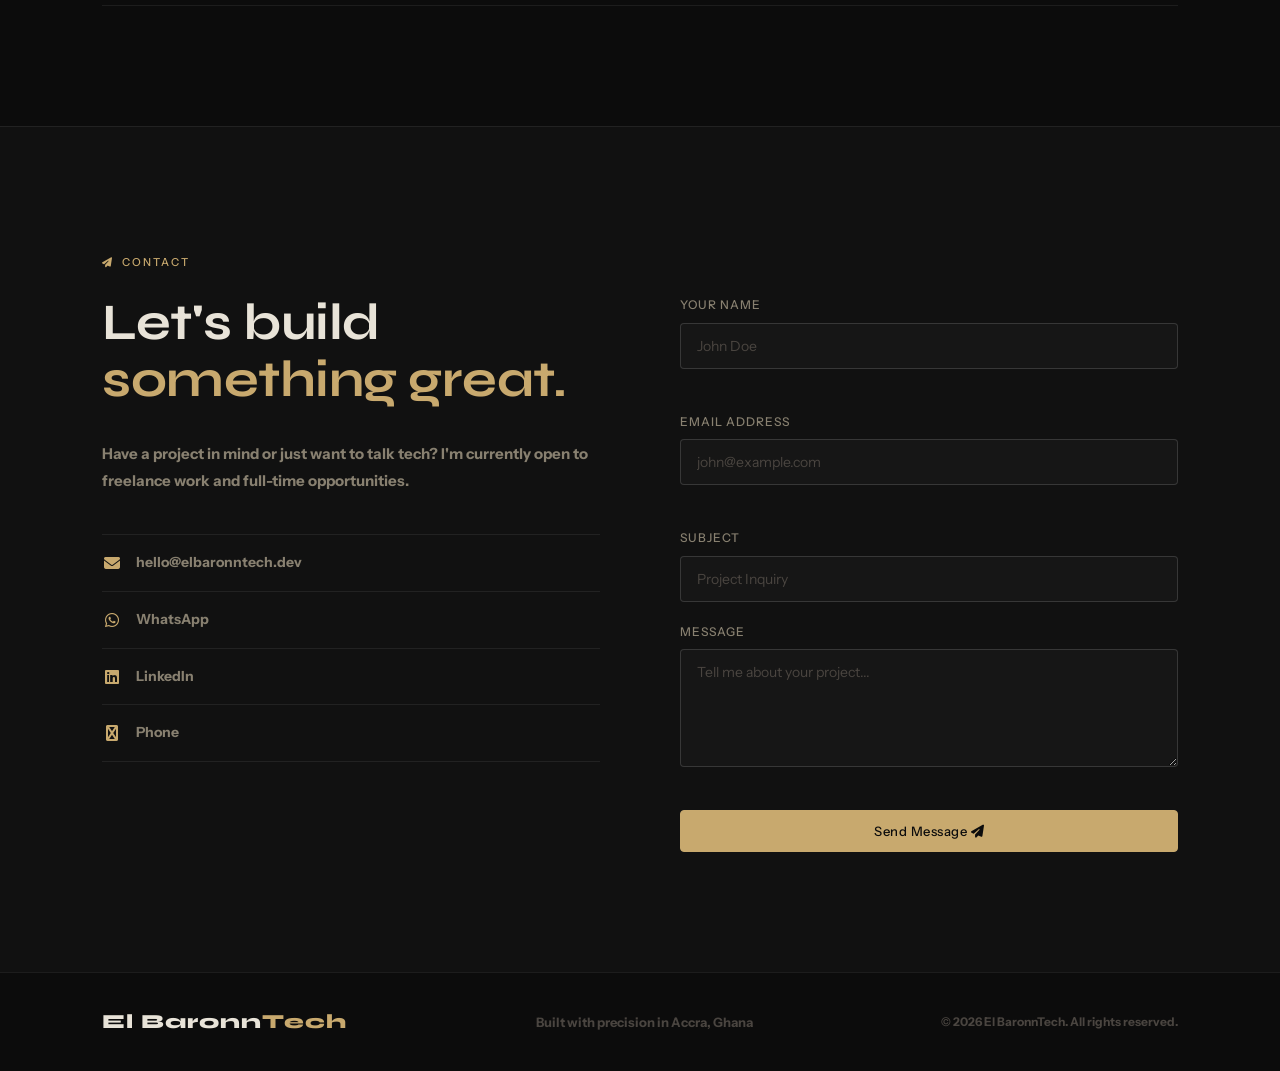
==== commit b0bc27b2: "Add files via upload" ====
--- a/baron tech/index.html
+++ b/baron tech/index.html
@@ -13,6 +13,13 @@
 
   <!-- Google Site Verification -->
   <meta name="google-site-verification" content="b2jeHUAAVDstYp8usn50nYQy_9Y95WowqLnXuERKxD8" />  
+  <meta name="keywords" content="El Baronn Tech, Full Stack Developer, Web Development, Mobile Development, AI Integration, Joshua Coleman Okyere, Software Engineer, React, Node.js, Flutter, Gemini AI" />
+  <meta name="author" content="Joshua Coleman Okyere" />
+  <meta name="robots" content="index, follow" />
+  <meta name="language" content="English" />
+  <meta name="revisit-after" content="7 days" />
+  <meta name="theme-color" content="#1a1a1a" />
+  <meta name="description" content="El Baronn Tech — Full Stack Developer crafting modern web and mobile experiences." />
   
   <!--Search Engine Booster-->
   <script type="application/ld+json">
@@ -269,8 +276,8 @@
               </div>
             </div>
             <div class="project-item__actions">
-              <a href="#" class="project-item__link"><i class="fa-solid fa-arrow-up-right-from-square"></i>Download</a>
-              <a href="#" class="project-item__link project-item__link--primary"><i class="fa-solid fa-arrow-up-right-from-square"></i> Live</a>
+              <a href="assets/nsmq/home.html" class="project-item__link"><i class="fa-solid fa-arrow-up-right-from-square"></i>Download</a>
+              <a href="assets/nsmq/home.html" class="project-item__link project-item__link--primary"><i class="fa-solid fa-arrow-up-right-from-square"></i> Live</a>
             </div>
           </article>
 
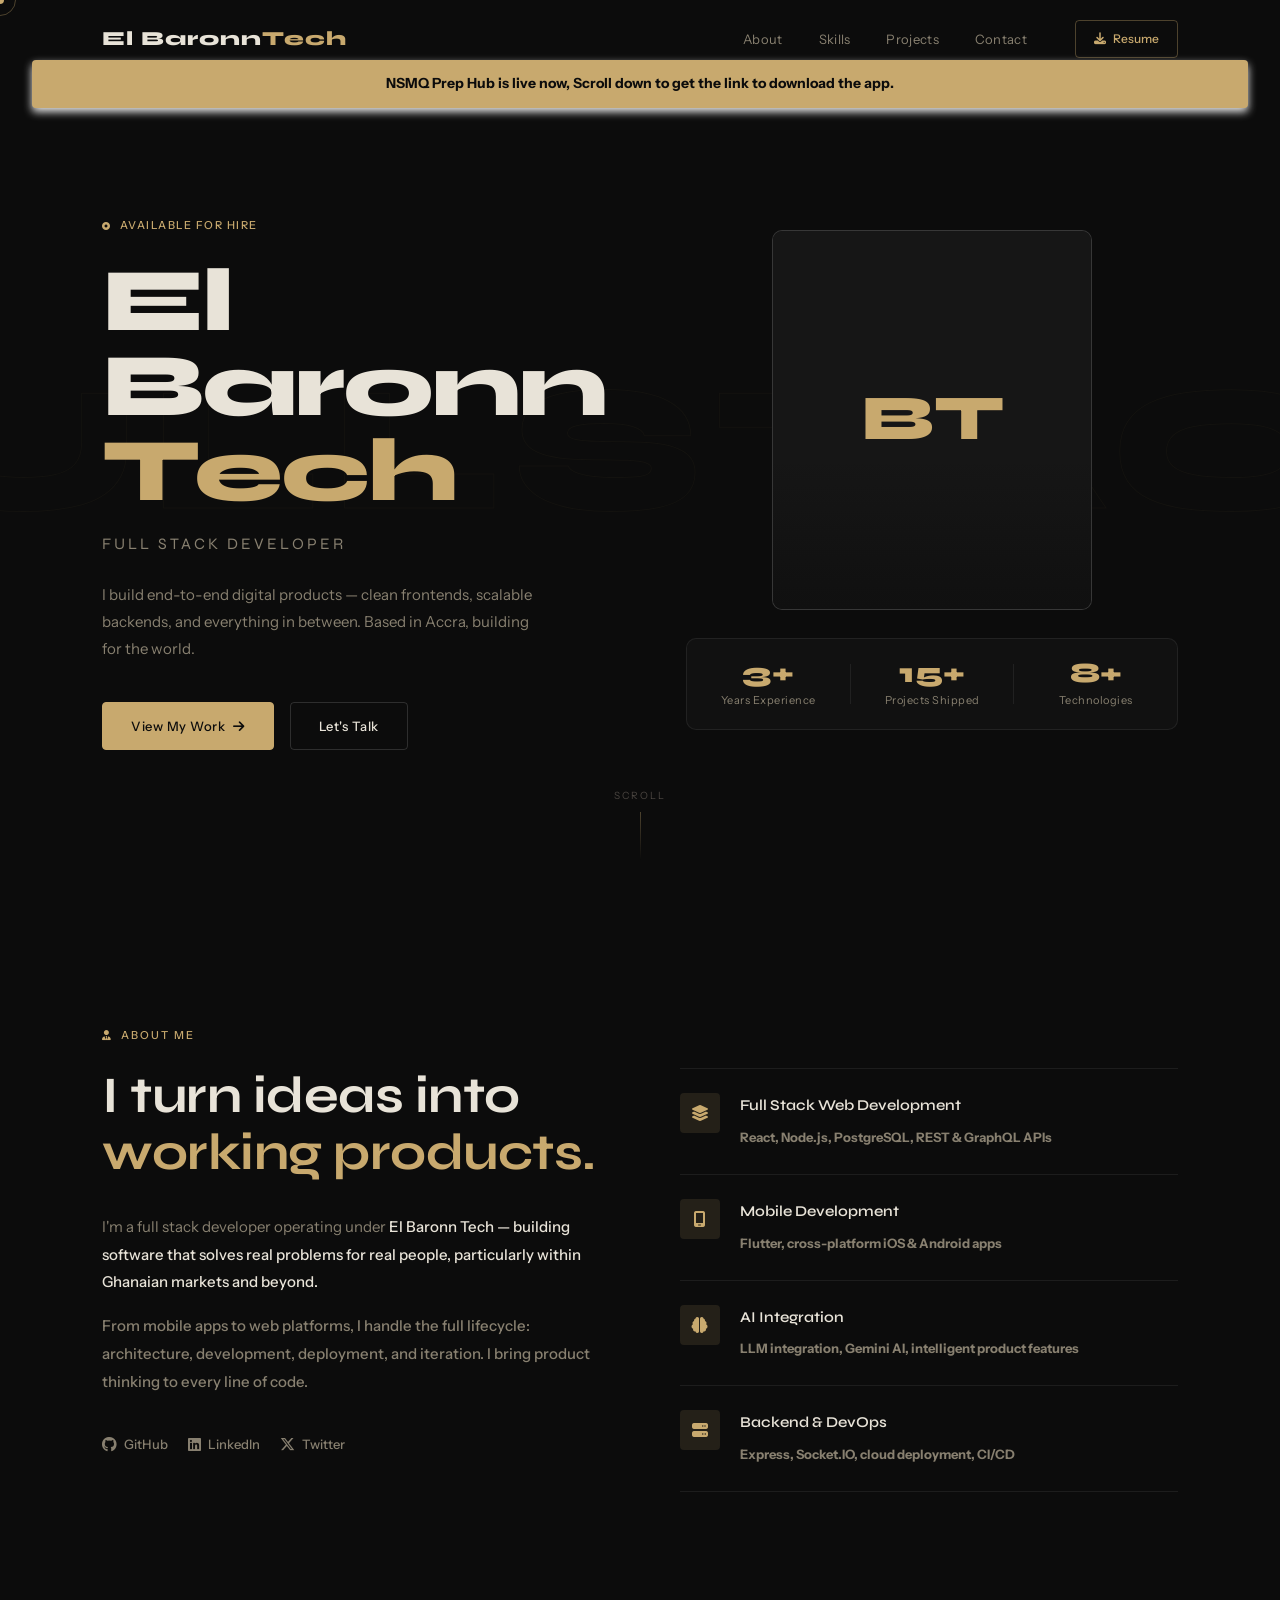
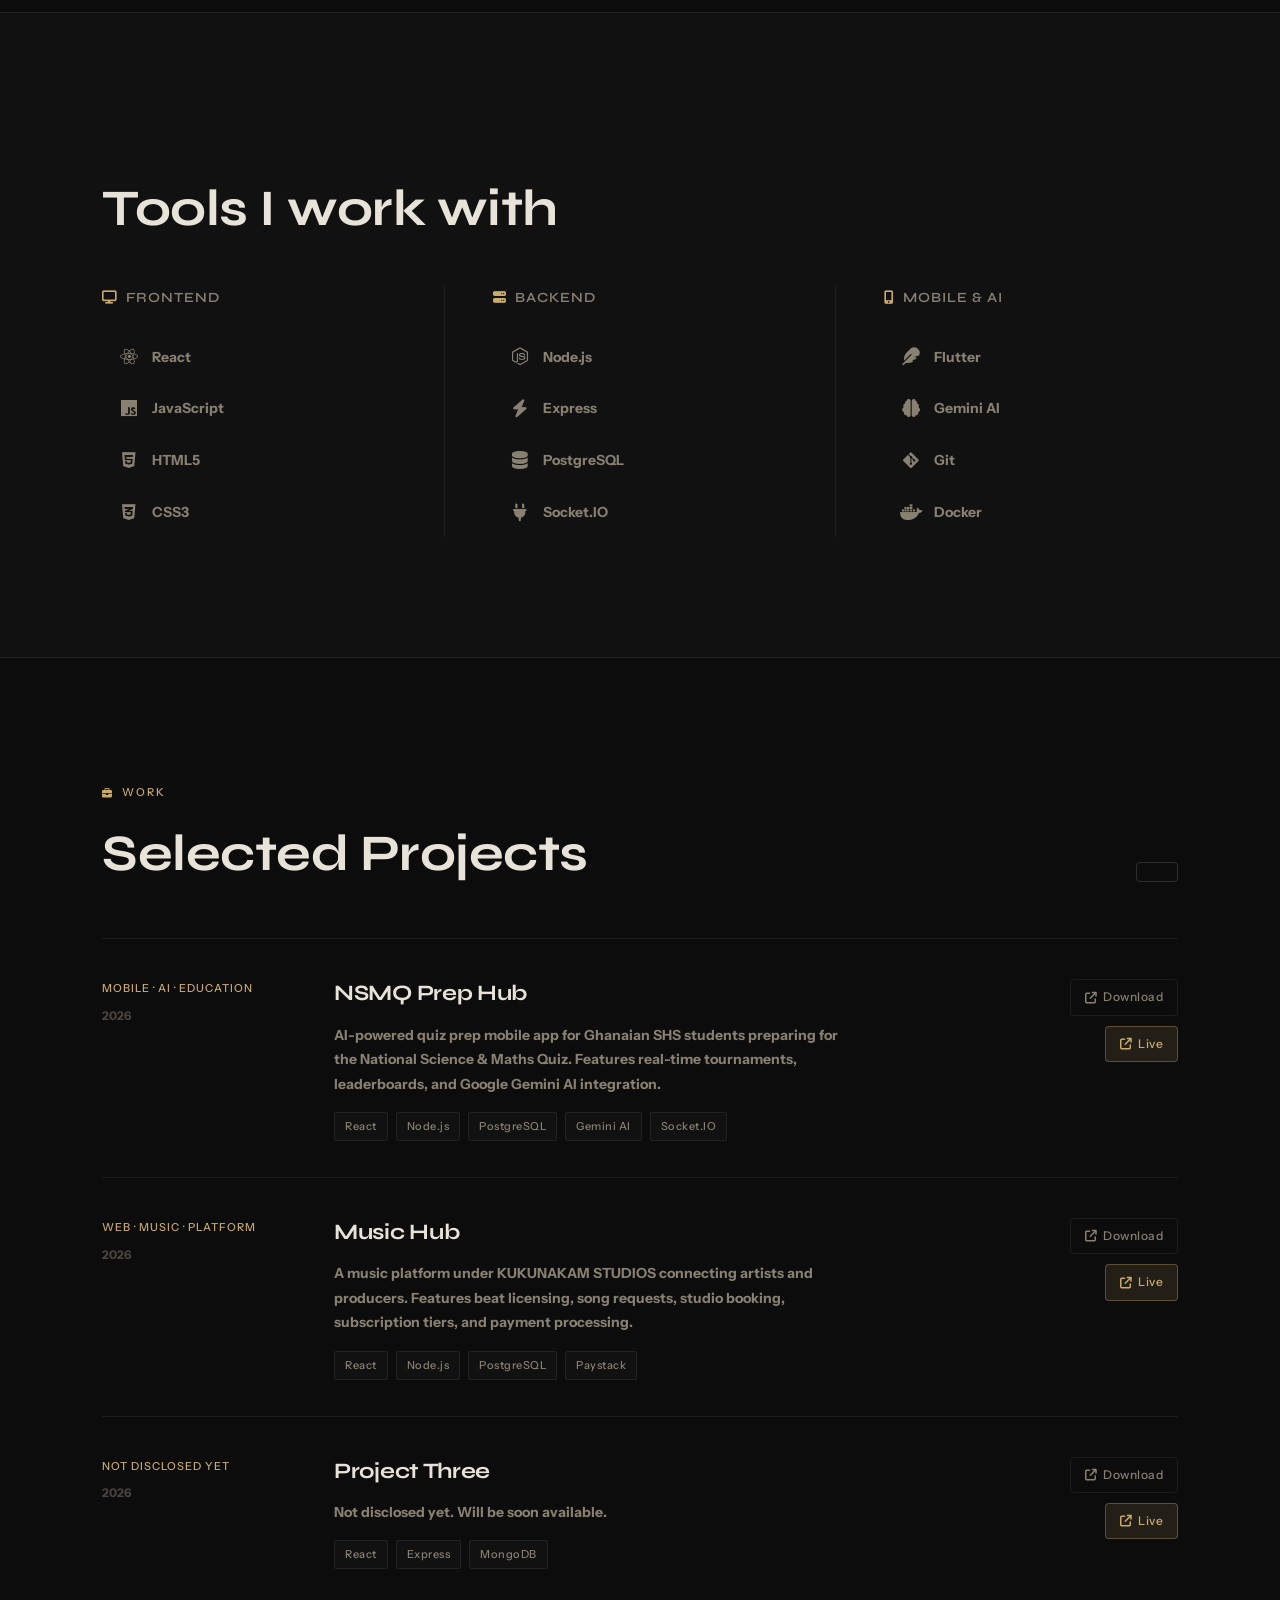
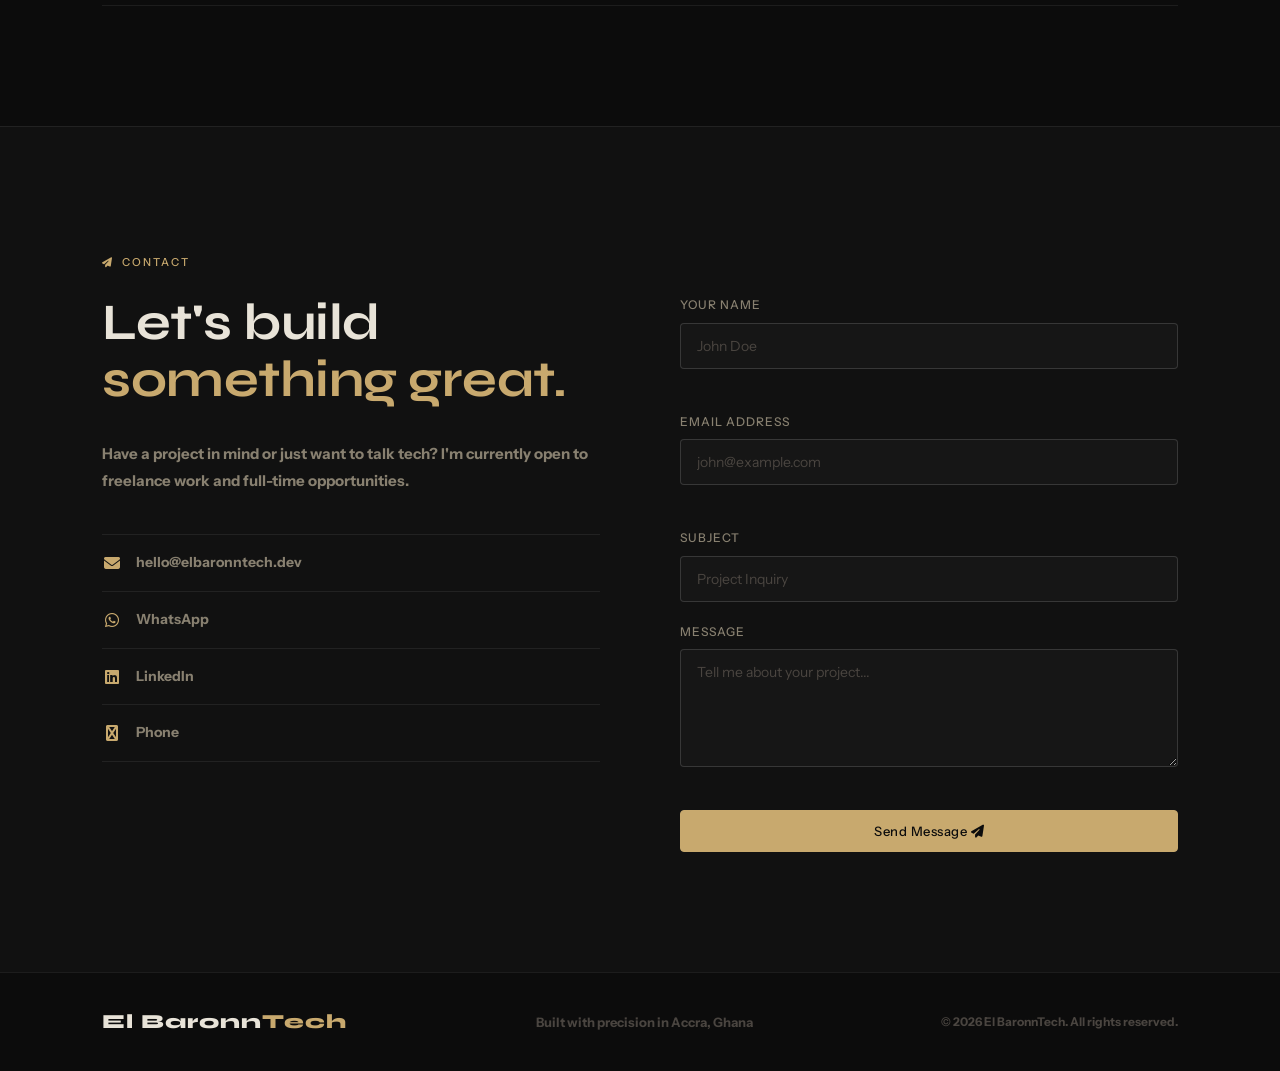
==== commit dc751e86: "Add files via upload" ====
--- a/baron tech/index.html
+++ b/baron tech/index.html
@@ -144,6 +144,10 @@
         <div class="hero__scroll-line"></div>
       </div>
     </section>
+    <!-- Pop up message for the release of NSMQ Prep Hub -->
+    <div class="pop-up-message">
+      <p><strong><a href="#NSMQ">NSMQ Prep Hub is live now, Scroll down to get the link to download the app.</a></strong></p>
+    </div>
 
     <!-- ░░ ABOUT ░░ -->
     <section class="about section" id="about">
@@ -253,11 +257,10 @@
     <!-- ░░ PROJECTS ░░ -->
     <section class="projects section" id="projects">
       <div class="container">
-        <div class="section__label reveal"><i class="fa-solid fa-briefcase"></i> Work</div>
+        <div class="section__label reveal" id="NSMQ"><i class="fa-solid fa-briefcase"></i> Work</div>
         <div class="projects__header reveal">
           <h2 class="section__heading">Selected Projects</h2>
           <a href="https://github.com/elbaronzy180-cloud" target="_blank" rel="noopener" class="btn btn--ghost btn--sm">
-            All to be Released Soon</i>
           </a>
         </div>
 
--- a/baron tech/assets/css/style.css
+++ b/baron tech/assets/css/style.css
@@ -38,6 +38,26 @@
   cursor: none;
 }
 
+.pop-up-message {
+  position: absolute;
+  top: 0; left: 0; right: 0;
+  background: var(--gold);
+  color: #0c0c0c;
+  font-family: var(--font-body);
+  font-size: 14px;
+  font-weight: 500;
+  padding: 12px 16px;
+  margin-top: 60px;
+  margin-left: 32px;
+  border-radius: var(--radius);
+  margin-right: 32px;
+  text-align: center;
+  height: auto;
+  box-shadow: 0 4px 8px rgba(255, 255, 255, 0.9);
+
+}
+
+
 a { text-decoration: none; color: inherit; }
 img { max-width: 100%; display: block; }
 button { cursor: none; font-family: var(--font-body); }
